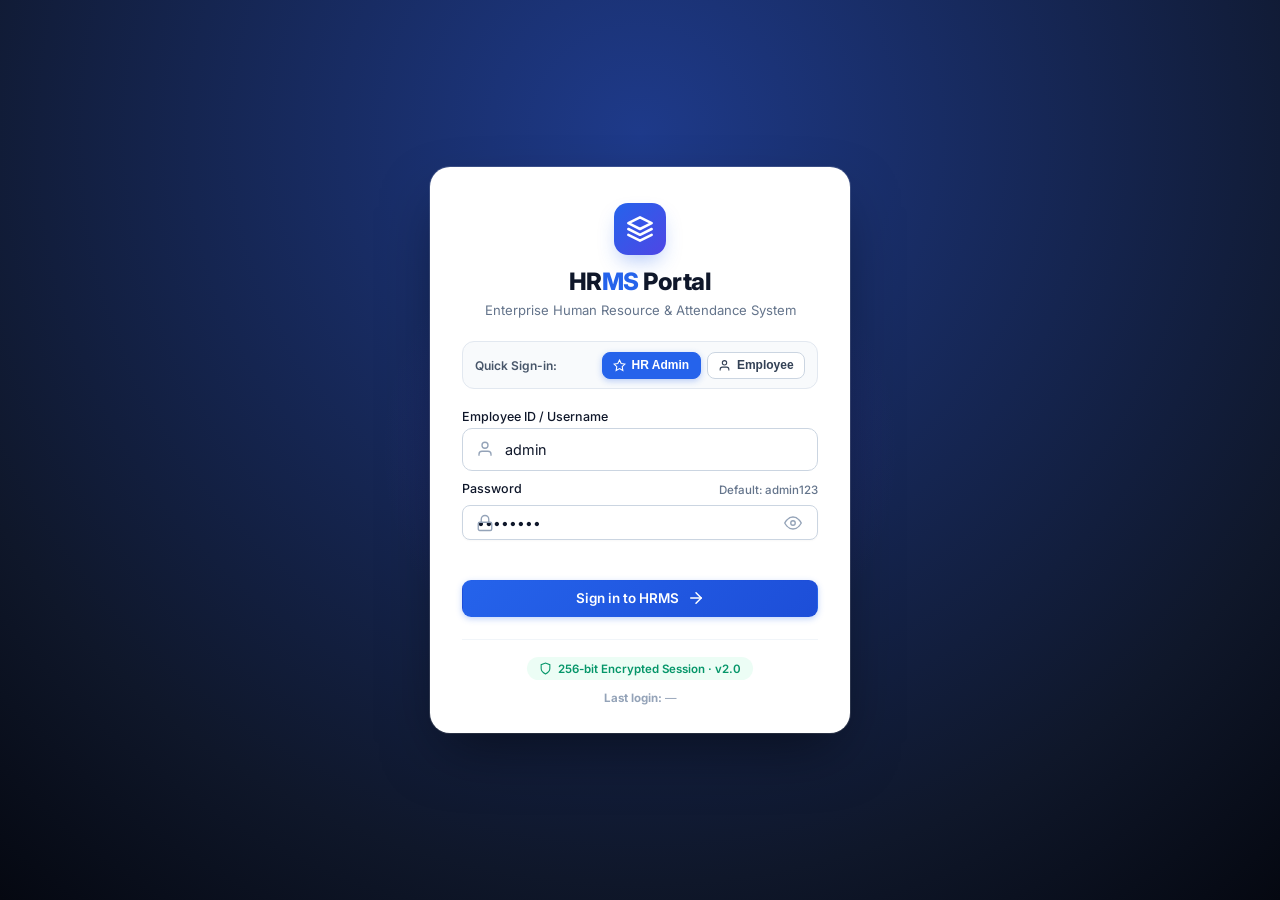
==== index.html @ 80b0ef7e "feat: complete UI/UX modernization, backend API routes, temporary DB sync, and PWA assets" ====
<!DOCTYPE html>
<html lang="en">
<head>
  <meta charset="UTF-8" />
  <link rel="manifest" href="manifest.webmanifest">
  <meta name="theme-color" content="#2563eb">
  <meta name="mobile-web-app-capable" content="yes">
  <meta name="apple-mobile-web-app-capable" content="yes">
  <meta name="apple-mobile-web-app-title" content="HRMS">
  <link rel="apple-touch-icon" href="icon-192.png">
  <link rel="icon" type="image/png" href="icon-192.png">
  <meta name="viewport" content="width=device-width, initial-scale=1.0, viewport-fit=cover" />
  <title>HRMS — Human Resource Management System</title>
  <link rel="preconnect" href="https://fonts.googleapis.com" />
  <link rel="preconnect" href="https://fonts.gstatic.com" crossorigin />
  <link href="https://fonts.googleapis.com/css2?family=Inter:wght@400;500;600;700&display=swap" rel="stylesheet" />
  <link rel="stylesheet" href="client/css/style.css?v=2.7.0" />
</head>
<body>

  <!-- Sidebar -->
  <aside class="sidebar" id="sidebar">
    <div class="sidebar-header">
      <div class="logo-text" style="font-size:1.5rem;font-weight:800;letter-spacing:0.02em;color:#fff;">HR<span style="color:#60a5fa;">MS</span></div>
    </div>

    <nav class="nav">
      <a class="nav-item" data-page="myleave" href="#" id="navMyLeave" style="display:none">
        <svg xmlns="http://www.w3.org/2000/svg" fill="none" viewBox="0 0 24 24" stroke-width="1.8" stroke="currentColor"><path stroke-linecap="round" stroke-linejoin="round" d="M6.75 3v2.25M17.25 3v2.25M3 18.75V7.5a2.25 2.25 0 012.25-2.25h13.5A2.25 2.25 0 0121 7.5v11.25m-18 0A2.25 2.25 0 005.25 21h13.5A2.25 2.25 0 0021 18.75"/></svg>
        My Leave Requests
      </a>
      <a class="nav-item" data-page="myresign" href="#" id="navMyResign" style="display:none">
        <svg xmlns="http://www.w3.org/2000/svg" fill="none" viewBox="0 0 24 24" stroke-width="1.8" stroke="currentColor"><path stroke-linecap="round" stroke-linejoin="round" d="M15.75 9V5.25A2.25 2.25 0 0013.5 3h-6a2.25 2.25 0 00-2.25 2.25v13.5A2.25 2.25 0 007.5 21h6a2.25 2.25 0 002.25-2.25V15m3 0l3-3m0 0l-3-3m3 3H9"/></svg>
        My Resignation
      </a>
      <a class="nav-item" data-page="myletters" href="#" id="navMyLetters" style="display:none">
        <svg xmlns="http://www.w3.org/2000/svg" fill="none" viewBox="0 0 24 24" stroke-width="1.8" stroke="currentColor"><path stroke-linecap="round" stroke-linejoin="round" d="M21.75 6.75v10.5a2.25 2.25 0 01-2.25 2.25h-15a2.25 2.25 0 01-2.25-2.25V6.75m19.5 0A2.25 2.25 0 0019.5 4.5h-15a2.25 2.25 0 00-2.25 2.25m19.5 0v.24a2.25 2.25 0 01-1.07 1.92l-7.5 4.62a2.25 2.25 0 01-2.36 0L3.32 8.91a2.25 2.25 0 01-1.07-1.92V6.75"/></svg>
        My Letters
      </a>
      <a class="nav-item" data-page="myatt" href="#" id="navMyAtt" style="display:none">
        <svg xmlns="http://www.w3.org/2000/svg" fill="none" viewBox="0 0 24 24" stroke-width="1.8" stroke="currentColor"><path stroke-linecap="round" stroke-linejoin="round" d="M12 6v6h4.5m4.5 0a9 9 0 11-18 0 9 9 0 0118 0z"/></svg>
        My Attendance
      </a>
      <a class="nav-item" data-page="myperm" href="#" id="navMyPerm" style="display:none">
        <svg xmlns="http://www.w3.org/2000/svg" fill="none" viewBox="0 0 24 24" stroke-width="1.8" stroke="currentColor"><path stroke-linecap="round" stroke-linejoin="round" d="M12 6v6h4.5m4.5 0a9 9 0 11-18 0 9 9 0 0118 0z"/></svg>
        My Permissions &amp; OD
      </a>
      <a class="nav-item" data-page="mystat" href="#" id="navMyStat" style="display:none">
        <svg xmlns="http://www.w3.org/2000/svg" fill="none" viewBox="0 0 24 24" stroke-width="1.8" stroke="currentColor"><path stroke-linecap="round" stroke-linejoin="round" d="M9 12.75L11.25 15 15 9.75m-3-7.036A11.959 11.959 0 013.598 6 11.99 11.99 0 003 9.749c0 5.592 3.824 10.29 9 11.623 5.176-1.332 9-6.03 9-11.622 0-1.31-.21-2.571-.598-3.751h-.152c-3.196 0-6.1-1.248-8.25-3.285z"/></svg>
        My Statutory Statements
      </a>
      <a class="nav-item" data-page="myservice" href="#" id="navMyService" style="display:none">
        <svg xmlns="http://www.w3.org/2000/svg" fill="none" viewBox="0 0 24 24" stroke-width="1.8" stroke="currentColor"><path stroke-linecap="round" stroke-linejoin="round" d="M3 13.125C3 12.504 3.504 12 4.125 12h2.25c.621 0 1.125.504 1.125 1.125v6.75C7.5 20.496 6.996 21 6.375 21h-2.25A1.125 1.125 0 013 19.875v-6.75zM9.75 8.625c0-.621.504-1.125 1.125-1.125h2.25c.621 0 1.125.504 1.125 1.125v11.25c0 .621-.504 1.125-1.125 1.125h-2.25a1.125 1.125 0 01-1.125-1.125V8.625zM16.5 4.125c0-.621.504-1.125 1.125-1.125h2.25C20.496 3 21 3.504 21 4.125v15.75c0 .621-.504 1.125-1.125 1.125h-2.25a1.125 1.125 0 01-1.125-1.125V4.125z"/></svg>
        My Service
      </a>
      <a class="nav-item" data-page="myperf" href="#" id="navMyPerf" style="display:none">
        <svg xmlns="http://www.w3.org/2000/svg" fill="none" viewBox="0 0 24 24" stroke-width="1.8" stroke="currentColor"><path stroke-linecap="round" stroke-linejoin="round" d="M3 13.125C3 12.504 3.504 12 4.125 12h2.25c.621 0 1.125.504 1.125 1.125v6.75C7.5 20.496 6.996 21 6.375 21h-2.25A1.125 1.125 0 013 19.875v-6.75zM9.75 8.625c0-.621.504-1.125 1.125-1.125h2.25c.621 0 1.125.504 1.125 1.125v11.25c0 .621-.504 1.125-1.125 1.125h-2.25a1.125 1.125 0 01-1.125-1.125V8.625zM16.5 4.125c0-.621.504-1.125 1.125-1.125h2.25C20.496 3 21 3.504 21 4.125v15.75c0 .621-.504 1.125-1.125 1.125h-2.25a1.125 1.125 0 01-1.125-1.125V4.125z"/></svg>
        My Performance
      </a>
      <div class="nav-section" id="navMainLabel">Main</div>
      <a class="nav-item active" data-page="dashboard" href="#">
        <svg xmlns="http://www.w3.org/2000/svg" fill="none" viewBox="0 0 24 24" stroke-width="1.8" stroke="currentColor"><path stroke-linecap="round" stroke-linejoin="round" d="M3 12l2-2m0 0l7-7 7 7M5 10v10a1 1 0 001 1h3m10-11l2 2m-2-2v10a1 1 0 01-1 1h-3m-6 0a1 1 0 001-1v-4a1 1 0 011-1h2a1 1 0 011 1v4a1 1 0 001 1m-6 0h6"/></svg>
        Dashboard
      </a>
      <a class="nav-item" data-page="employees" href="#">
        <svg xmlns="http://www.w3.org/2000/svg" fill="none" viewBox="0 0 24 24" stroke-width="1.8" stroke="currentColor"><path stroke-linecap="round" stroke-linejoin="round" d="M15 19.128a9.38 9.38 0 002.625.372 9.337 9.337 0 004.121-.952 4.125 4.125 0 00-7.533-2.493M15 19.128v-.003c0-1.113-.285-2.16-.786-3.07M15 19.128v.106A12.318 12.318 0 018.624 21c-2.331 0-4.512-.645-6.374-1.766l-.001-.109a6.375 6.375 0 0111.964-3.07M12 6.375a3.375 3.375 0 11-6.75 0 3.375 3.375 0 016.75 0zm8.25 2.25a2.625 2.625 0 11-5.25 0 2.625 2.625 0 015.25 0z"/></svg>
        Employees
      </a>
      <a class="nav-item" data-page="attendance" href="#">
        <svg xmlns="http://www.w3.org/2000/svg" fill="none" viewBox="0 0 24 24" stroke-width="1.8" stroke="currentColor"><path stroke-linecap="round" stroke-linejoin="round" d="M12 6v6h4.5m4.5 0a9 9 0 11-18 0 9 9 0 0118 0z"/></svg>
        Attendance
      </a>
      <a class="nav-item" data-page="permissions" href="#">
        <svg xmlns="http://www.w3.org/2000/svg" fill="none" viewBox="0 0 24 24" stroke-width="1.8" stroke="currentColor"><path stroke-linecap="round" stroke-linejoin="round" d="M12 6v6h4.5m4.5 0a9 9 0 11-18 0 9 9 0 0118 0z"/></svg>
        Permissions &amp; OD
      </a>
      <a class="nav-item" data-page="leave" href="#">
        <svg xmlns="http://www.w3.org/2000/svg" fill="none" viewBox="0 0 24 24" stroke-width="1.8" stroke="currentColor"><path stroke-linecap="round" stroke-linejoin="round" d="M6.75 3v2.25M17.25 3v2.25M3 18.75V7.5a2.25 2.25 0 012.25-2.25h13.5A2.25 2.25 0 0121 7.5v11.25m-18 0A2.25 2.25 0 005.25 21h13.5A2.25 2.25 0 0021 18.75m-18 0v-7.5A2.25 2.25 0 015.25 9h13.5A2.25 2.25 0 0121 11.25v7.5"/></svg>
        Leave
        <span class="badge" id="leaveBadge">0</span>
      </a>
      <a class="nav-item" data-page="resign" href="#">
        <svg xmlns="http://www.w3.org/2000/svg" fill="none" viewBox="0 0 24 24" stroke-width="1.8" stroke="currentColor"><path stroke-linecap="round" stroke-linejoin="round" d="M15.75 9V5.25A2.25 2.25 0 0013.5 3h-6a2.25 2.25 0 00-2.25 2.25v13.5A2.25 2.25 0 007.5 21h6a2.25 2.25 0 002.25-2.25V15m3 0l3-3m0 0l-3-3m3 3H9"/></svg>
        Resignations
        <span class="badge" id="resignBadge">0</span>
      </a>

      <a class="nav-item" data-page="letters" href="#">
        <svg xmlns="http://www.w3.org/2000/svg" fill="none" viewBox="0 0 24 24" stroke-width="1.8" stroke="currentColor"><path stroke-linecap="round" stroke-linejoin="round" d="M21.75 6.75v10.5a2.25 2.25 0 01-2.25 2.25h-15a2.25 2.25 0 01-2.25-2.25V6.75m19.5 0A2.25 2.25 0 0019.5 4.5h-15a2.25 2.25 0 00-2.25 2.25m19.5 0v.24a2.25 2.25 0 01-1.07 1.92l-7.5 4.62a2.25 2.25 0 01-2.36 0L3.32 8.91a2.25 2.25 0 01-1.07-1.92V6.75"/></svg>
        Letters
      </a>

      <div class="nav-section">Management</div>
      <a class="nav-item" data-page="statmods" href="#">
        <svg xmlns="http://www.w3.org/2000/svg" fill="none" viewBox="0 0 24 24" stroke-width="1.8" stroke="currentColor"><path stroke-linecap="round" stroke-linejoin="round" d="M9 12.75L11.25 15 15 9.75m-3-7.036A11.959 11.959 0 013.598 6 11.99 11.99 0 003 9.749c0 5.592 3.824 10.29 9 11.623 5.176-1.332 9-6.03 9-11.622 0-1.31-.21-2.571-.598-3.751h-.152c-3.196 0-6.1-1.248-8.25-3.285z"/></svg>
        Statutory Modules
      </a>
      <a class="nav-item" data-page="payroll" href="#">
        <svg xmlns="http://www.w3.org/2000/svg" fill="none" viewBox="0 0 24 24" stroke-width="1.8" stroke="currentColor"><path stroke-linecap="round" stroke-linejoin="round" d="M2.25 18.75a60.07 60.07 0 0115.797 2.101c.727.198 1.453-.342 1.453-1.096V18.75M3.75 4.5v.75A.75.75 0 013 6h-.75m0 0v-.375c0-.621.504-1.125 1.125-1.125H20.25M2.25 6v9m18-10.5v.75c0 .414.336.75.75.75h.75m-1.5-1.5h.375c.621 0 1.125.504 1.125 1.125v9.75c0 .621-.504 1.125-1.125 1.125h-.375m1.5-1.5H21a.75.75 0 00-.75.75v.75m0 0H3.75m0 0h-.375a1.125 1.125 0 01-1.125-1.125V15m1.5 1.5v-.75A.75.75 0 003 15h-.75M15 10.5a3 3 0 11-6 0 3 3 0 016 0zm3 0h.008v.008H18V10.5zm-12 0h.008v.008H6V10.5z"/></svg>
        Payroll
      </a>
      <a class="nav-item" data-page="service" href="#">
        <svg xmlns="http://www.w3.org/2000/svg" fill="none" viewBox="0 0 24 24" stroke-width="1.8" stroke="currentColor"><path stroke-linecap="round" stroke-linejoin="round" d="M3 13.125C3 12.504 3.504 12 4.125 12h2.25c.621 0 1.125.504 1.125 1.125v6.75C7.5 20.496 6.996 21 6.375 21h-2.25A1.125 1.125 0 013 19.875v-6.75zM9.75 8.625c0-.621.504-1.125 1.125-1.125h2.25c.621 0 1.125.504 1.125 1.125v11.25c0 .621-.504 1.125-1.125 1.125h-2.25a1.125 1.125 0 01-1.125-1.125V8.625zM16.5 4.125c0-.621.504-1.125 1.125-1.125h2.25C20.496 3 21 3.504 21 4.125v15.75c0 .621-.504 1.125-1.125 1.125h-2.25a1.125 1.125 0 01-1.125-1.125V4.125z"/></svg>
        Service Register
      </a>
      <a class="nav-item" data-page="recruitment" href="#">
        <svg xmlns="http://www.w3.org/2000/svg" fill="none" viewBox="0 0 24 24" stroke-width="1.8" stroke="currentColor"><path stroke-linecap="round" stroke-linejoin="round" d="M20.25 14.15v4.25c0 1.094-.781 2.125-1.938 2.125H5.688c-1.157 0-1.938-1.031-1.938-2.125v-4.25m16.5 0a2.18 2.18 0 00.75-1.661V8.706c0-1.081-.781-2.025-1.938-2.025h-2.288a2.125 2.125 0 01-1.938-1.25 2.125 2.125 0 00-1.938-1.25H9.938a2.125 2.125 0 00-1.938 1.25 2.125 2.125 0 01-1.938 1.25H3.75c-1.157 0-1.938.944-1.938 2.025v3.783c0 .655.281 1.268.75 1.661m16.5 0a2.18 2.18 0 01-.75 1.661m0 0a2.18 2.18 0 01-1.5.631H5.25a2.18 2.18 0 01-1.5-.631m16.5 0v.094"/></svg>
        Recruitment
      </a>
      <a class="nav-item" data-page="performance" href="#">
        <svg xmlns="http://www.w3.org/2000/svg" fill="none" viewBox="0 0 24 24" stroke-width="1.8" stroke="currentColor"><path stroke-linecap="round" stroke-linejoin="round" d="M3 13.125C3 12.504 3.504 12 4.125 12h2.25c.621 0 1.125.504 1.125 1.125v6.75C7.5 20.496 6.996 21 6.375 21h-2.25A1.125 1.125 0 013 19.875v-6.75zM9.75 8.625c0-.621.504-1.125 1.125-1.125h2.25c.621 0 1.125.504 1.125 1.125v11.25c0 .621-.504 1.125-1.125 1.125h-2.25a1.125 1.125 0 01-1.125-1.125V8.625zM16.5 4.125c0-.621.504-1.125 1.125-1.125h2.25C20.496 3 21 3.504 21 4.125v15.75c0 .621-.504 1.125-1.125 1.125h-2.25a1.125 1.125 0 01-1.125-1.125V4.125z"/></svg>
        Performance
      </a>

      <div class="nav-section">Settings</div>
      <a class="nav-item" data-page="departments" href="#">
        <svg xmlns="http://www.w3.org/2000/svg" fill="none" viewBox="0 0 24 24" stroke-width="1.8" stroke="currentColor"><path stroke-linecap="round" stroke-linejoin="round" d="M2.25 21h19.5m-18-18v18m10.5-18v18m6-13.5V21M6.75 6.75h.75m-.75 3h.75m-.75 3h.75m3-6h.75m-.75 3h.75m-.75 3h.75M6.75 21v-3.375c0-.621.504-1.125 1.125-1.125h2.25c.621 0 1.125.504 1.125 1.125V21M3 3h12m-.75 4.5H21m-3.75 0h.008v.008h-.008v-.008zm0 3h.008v.008h-.008v-.008zm0 3h.008v.008h-.008v-.008z"/></svg>
        Departments
      </a>
      <a class="nav-item" data-page="access" href="#">
        <svg xmlns="http://www.w3.org/2000/svg" fill="none" viewBox="0 0 24 24" stroke-width="1.8" stroke="currentColor"><path stroke-linecap="round" stroke-linejoin="round" d="M9.594 3.94c.09-.542.56-.94 1.11-.94h2.593c.55 0 1.02.398 1.11.94l.213 1.281c.063.374.313.686.645.87.074.04.147.083.22.127.324.196.72.257 1.075.124l1.217-.456a1.125 1.125 0 011.37.49l1.296 2.247a1.125 1.125 0 01-.26 1.431l-1.003.827c-.293.24-.438.613-.431.992a6.759 6.759 0 010 .255c-.007.378.138.75.43.99l1.005.828c.424.35.534.954.26 1.43l-1.298 2.247a1.125 1.125 0 01-1.369.491l-1.217-.456c-.355-.133-.75-.072-1.076.124a6.57 6.57 0 01-.22.128c-.331.183-.581.495-.644.869l-.213 1.28c-.09.543-.56.941-1.11.941h-2.594c-.55 0-1.02-.398-1.11-.94l-.213-1.281c-.062-.374-.312-.686-.644-.87a6.52 6.52 0 01-.22-.127c-.325-.196-.72-.257-1.076-.124l-1.217.456a1.125 1.125 0 01-1.369-.49l-1.297-2.247a1.125 1.125 0 01.26-1.431l1.004-.827c.292-.24.437-.613.43-.992a6.932 6.932 0 010-.255c.007-.378-.138-.75-.43-.99l-1.004-.828a1.125 1.125 0 01-.26-1.43l1.297-2.247a1.125 1.125 0 011.37-.491l1.216.456c.356.133.751.072 1.076-.124.072-.044.146-.087.22-.128.332-.183.582-.495.644-.869l.214-1.281z"/><path stroke-linecap="round" stroke-linejoin="round" d="M15 12a3 3 0 11-6 0 3 3 0 016 0z"/></svg>
        Menu Access
      </a>
      <a class="nav-item" data-page="settings" href="#">
        <svg xmlns="http://www.w3.org/2000/svg" fill="none" viewBox="0 0 24 24" stroke-width="1.8" stroke="currentColor"><path stroke-linecap="round" stroke-linejoin="round" d="M9.594 3.94c.09-.542.56-.94 1.11-.94h2.593c.55 0 1.02.398 1.11.94l.213 1.281c.063.374.313.686.645.87.074.04.147.083.22.127.324.196.72.257 1.075.124l1.217-.456a1.125 1.125 0 011.37.49l1.296 2.247a1.125 1.125 0 01-.26 1.431l-1.003.827c-.293.24-.438.613-.431.992a6.759 6.759 0 010 .255c-.007.378.138.75.43.99l1.005.828c.424.35.534.954.26 1.43l-1.298 2.247a1.125 1.125 0 01-1.369.491l-1.217-.456c-.355-.133-.75-.072-1.076.124a6.57 6.57 0 01-.22.128c-.331.183-.581.495-.644.869l-.213 1.28c-.09.543-.56.941-1.11.941h-2.594c-.55 0-1.02-.398-1.11-.94l-.213-1.281c-.062-.374-.312-.686-.644-.87a6.52 6.52 0 01-.22-.127c-.325-.196-.72-.257-1.076-.124l-1.217.456a1.125 1.125 0 01-1.369-.49l-1.297-2.247a1.125 1.125 0 01.26-1.431l1.004-.827c.292-.24.437-.613.43-.992a6.932 6.932 0 010-.255c.007-.378-.138-.75-.43-.99l-1.004-.828a1.125 1.125 0 01-.26-1.43l1.297-2.247a1.125 1.125 0 011.37-.491l1.216.456c.356.133.751.072 1.076-.124.072-.044.146-.087.22-.128.332-.183.582-.495.644-.869l.214-1.281z"/><path stroke-linecap="round" stroke-linejoin="round" d="M15 12a3 3 0 11-6 0 3 3 0 016 0z"/></svg>
        Settings
      </a>
    </nav>

    <div class="sidebar-footer">
      <div class="avatar" id="userAvatar">AD</div>
      <div class="user-info">
        <div class="user-name" id="userName">Admin User</div>
        <div class="user-role" id="userRole">HR Administrator</div>
      </div>
      <button class="logout-btn" onclick="logout()" title="Logout"><svg xmlns="http://www.w3.org/2000/svg" width="18" height="18" fill="none" viewBox="0 0 24 24" stroke-width="1.8" stroke="currentColor"><path stroke-linecap="round" stroke-linejoin="round" d="M15.75 9V5.25A2.25 2.25 0 0013.5 3h-6a2.25 2.25 0 00-2.25 2.25v13.5A2.25 2.25 0 007.5 21h6a2.25 2.25 0 002.25-2.25V15m3 0l3-3m0 0l-3-3m3 3H9"/></svg><span>Logout</span></button>
    </div>
  </aside>

  <div class="overlay" id="overlay"></div>

  <!-- Main -->
  <div class="main">
    <header class="topbar">
      <div class="topbar-left">
        <button class="collapse-toggle" id="collapseToggle" onclick="toggleSidebar()" aria-label="Collapse or expand menu" title="Collapse / expand menu">
          <svg xmlns="http://www.w3.org/2000/svg" width="22" height="22" fill="none" viewBox="0 0 24 24" stroke-width="1.8" stroke="currentColor"><path stroke-linecap="round" stroke-linejoin="round" d="M3.75 6.75h16.5M3.75 12h16.5M3.75 17.25h16.5"/></svg>
        </button>
        <button class="menu-toggle" id="menuToggle" aria-label="Toggle menu">
          <svg xmlns="http://www.w3.org/2000/svg" width="24" height="24" fill="none" viewBox="0 0 24 24" stroke-width="1.8" stroke="currentColor"><path stroke-linecap="round" stroke-linejoin="round" d="M3.75 6.75h16.5M3.75 12h16.5m-16.5 5.25h16.5"/></svg>
        </button>
        <div class="top-brand"><div class="tb-text"><h1 class="page-title" id="pageTitle">Dashboard</h1></div></div>
      </div>

      <div class="search-box">
        <svg xmlns="http://www.w3.org/2000/svg" width="18" height="18" fill="none" viewBox="0 0 24 24" stroke-width="2" stroke="currentColor"><path stroke-linecap="round" stroke-linejoin="round" d="M21 21l-5.197-5.197m0 0A7.5 7.5 0 105.196 5.196a7.5 7.5 0 0010.607 10.607z"/></svg>
        <input type="text" placeholder="Search employees..." id="searchInput" />
      </div>

      <div class="topbar-right">
        <button class="icon-btn" title="Notifications" onclick="showToast('No new notifications', 'success')">
          <svg xmlns="http://www.w3.org/2000/svg" width="20" height="20" fill="none" viewBox="0 0 24 24" stroke-width="1.8" stroke="currentColor"><path stroke-linecap="round" stroke-linejoin="round" d="M14.857 17.082a23.848 23.848 0 005.454-1.31A8.967 8.967 0 0118 9.75v-.7V9A6 6 0 006 9v.75a8.967 8.967 0 01-2.312 6.022c1.733.64 3.56 1.085 5.455 1.31m5.714 0a24.255 24.255 0 01-5.714 0m5.714 0a3 3 0 11-5.714 0"/></svg>
          <span class="dot" id="notifDot" style="display:none"></span>
        </button>
        <button class="icon-btn" id="topLogout" onclick="logout()" title="Logout" aria-label="Logout" style="width:auto;padding:0 .85rem;gap:.4rem;display:flex;align-items:center;font-weight:600;font-size:.8rem;color:#b91c1c">
          <svg xmlns="http://www.w3.org/2000/svg" width="18" height="18" fill="none" viewBox="0 0 24 24" stroke-width="1.8" stroke="currentColor"><path stroke-linecap="round" stroke-linejoin="round" d="M15.75 9V5.25A2.25 2.25 0 0013.5 3h-6a2.25 2.25 0 00-2.25 2.25v13.5A2.25 2.25 0 007.5 21h6a2.25 2.25 0 002.25-2.25V15m3 0l3-3m0 0l-3-3m3 3H9" /></svg><span>Logout</span>
        </button>
      </div>
    </header>

    <div class="content" id="content"></div>

    <footer class="footer">
      <div class="footer-inner">
        <span>&copy; 2026 HRMS &middot; Enterprise Human Resource Management System</span>
        <span class="footer-sync-status" id="footerSyncStatus"><span class="sync-dot live"></span> Backend Synced (JSON Server Active)</span>
      </div>
    </footer>
  </div>

  <!-- Employee Modal -->
  <div class="modal-backdrop" id="empModal">
    <div class="modal">
      <div class="modal-header"><div class="mh-brand"><div><div class="mh-co">HRMS</div><h3 id="empModalTitle">Add Employee</h3></div></div>
        <button class="modal-close" onclick="closeModal('empModal')">
          <svg xmlns="http://www.w3.org/2000/svg" width="20" height="20" fill="none" viewBox="0 0 24 24" stroke-width="2" stroke="currentColor"><path stroke-linecap="round" stroke-linejoin="round" d="M6 18L18 6M6 6l12 12"/></svg>
        </button>
      </div>
      <form id="empForm" onsubmit="saveEmployee(event)">
        <div class="modal-body">
          <input type="hidden" id="empId" />
          <div class="form-group" style="display:flex;align-items:center;gap:1rem;margin-bottom:1rem">
            <div id="empPhotoPrev" style="width:72px;height:72px;border-radius:50%;background:#e2e8f0;display:flex;align-items:center;justify-content:center;overflow:hidden;font-weight:700;color:#64748b;flex-shrink:0">?</div>
            <div><label style="display:block;margin-bottom:.3rem">Employee Photo</label>
              <input type="file" id="empPhotoFile" accept="image/*" onchange="empPhotoPick(this)" />
              <button type="button" class="btn btn-secondary" style="margin-top:.4rem;padding:.3rem .7rem;font-size:.75rem" onclick="empPhotoClear()">Remove photo</button></div>
          </div>
          <div class="form-row">
            <div class="form-group">
              <label>Full Name *</label>
              <input type="text" id="empName" required placeholder="e.g. Aisha Khan" />
            </div>
            <div class="form-group">
              <label>Email *</label>
              <input type="email" id="empEmail" required placeholder="aisha@company.com" />
            </div>
          </div>
          <div class="form-row">
            <div class="form-group">
              <label>Employee ID *</label>
              <input type="text" id="empCode" required placeholder="e.g. EMP007" />
            </div>
            <div class="form-group">
              <label>Date of Birth *</label>
              <input type="date" id="empDob" required />
            </div>
          </div>
          <div class="form-row">
            <div class="form-group">
              <label>Department *</label>
              <select id="empDept" required onchange="empDeptChanged()"></select>
            </div>
            <div class="form-group">
              <label>Designation *</label>
              <select id="empRole" required onchange="empRoleChanged()"></select>
            </div>
          </div>
          <div class="form-row">
            <div class="form-group">
              <label>Status</label>
              <select id="empStatus">
                <option value="active">Active</option>
                <option value="on-leave">On Leave</option>
                <option value="probation">Probation</option>
                <option value="inactive">Inactive</option>
              </select>
            </div>
            <div class="form-group">
              <label>Phone</label>
              <input type="tel" id="empPhone" placeholder="+91 98765 43210" />
            </div>
          </div>
          <div class="form-row">
            <div class="form-group">
              <label>Date of Joining</label>
              <input type="date" id="empDoj" />
            </div>
            <div class="form-group">
              <label>Relieving Date</label>
              <input type="date" id="empRelieving" />
            </div>
          </div>
        </div>
        <div class="modal-footer">
          <button type="button" class="btn btn-secondary" onclick="closeModal('empModal')">Cancel</button>
          <button type="submit" class="btn btn-primary">Save Employee</button>
        </div>
      </form>
    </div>
  </div>

  <!-- Leave Modal -->
  <div class="modal-backdrop" id="leaveModal">
    <div class="modal">
      <div class="modal-header"><div class="mh-brand"><div><div class="mh-co">HRMS</div><h3>New Leave Request</h3></div></div>
        <button class="modal-close" onclick="closeModal('leaveModal')">
          <svg xmlns="http://www.w3.org/2000/svg" width="20" height="20" fill="none" viewBox="0 0 24 24" stroke-width="2" stroke="currentColor"><path stroke-linecap="round" stroke-linejoin="round" d="M6 18L18 6M6 6l12 12"/></svg>
        </button>
      </div>
      <form id="leaveForm" onsubmit="saveLeave(event)">
        <div class="modal-body">
          <div class="form-group">
            <label>Employee *</label>
            <select id="leaveEmpId" required></select>
          </div>
          <div class="form-group">
            <label>Leave Type *</label>
            <select id="leaveType" required>
              <option value="Casual Leave">Casual Leave</option>
              <option value="Sick Leave">Sick Leave</option>
              <option value="Annual Leave">Annual Leave</option>
              <option value="Maternity Leave">Maternity Leave</option>
              <option value="Unpaid Leave">Unpaid Leave</option>
            </select>
          </div>
          <div class="form-row">
            <div class="form-group">
              <label>From Date *</label>
              <input type="date" id="leaveFrom" required />
            </div>
            <div class="form-group">
              <label>To Date *</label>
              <input type="date" id="leaveTo" required />
            </div>
          </div>
          <div class="form-group">
            <label>Reason</label>
            <textarea id="leaveReason" rows="2" placeholder="Optional reason..."></textarea>
          </div>
        </div>
        <div class="modal-footer">
          <button type="button" class="btn btn-secondary" onclick="closeModal('leaveModal')">Cancel</button>
          <button type="submit" class="btn btn-primary">Submit Request</button>
        </div>
      </form>
    </div>
  </div>

  <!-- Attendance Modal -->
  <div class="modal-backdrop" id="attModal">
    <div class="modal">
      <div class="modal-header"><div class="mh-brand"><div><div class="mh-co">HRMS</div><h3>Mark Attendance</h3></div></div>
        <button class="modal-close" onclick="closeModal('attModal')">
          <svg xmlns="http://www.w3.org/2000/svg" width="20" height="20" fill="none" viewBox="0 0 24 24" stroke-width="2" stroke="currentColor"><path stroke-linecap="round" stroke-linejoin="round" d="M6 18L18 6M6 6l12 12"/></svg>
        </button>
      </div>
      <form id="attForm" onsubmit="saveAttendance(event)">
        <div class="modal-body">
          <div class="form-group">
            <label>Date *</label>
            <input type="date" id="attDate" required onchange="attDateChanged()" />
          </div>
          <div class="form-group">
            <label>Employees * <span class="dept-tag" id="attEmpCount"></span></label>
            <div class="att-pick">
              <label class="att-row att-head">
                <input type="checkbox" id="attAll" checked onchange="attToggleAll(this.checked)" aria-label="Select all employees" /><span>Emp ID</span><span>Emp Name</span>
              </label>
              <div id="attEmpList"></div>
            </div>
          </div>
          <div class="form-group">
            <label>Status *</label>
            <select id="attStatus" required onchange="attToggleTimes()">
              <option value="present">Present</option>
              <option value="absent">Absent</option>
              <option value="half-day">Half Day</option>
              <option value="leave">Leave</option>
              <option value="od">On Duty (OD)</option>
              <option value="late">Late</option>
              <option value="holiday">Holiday / Week Off</option>
            </select>
          </div>
          <div class="form-row">
            <div class="form-group"><label>In Time</label><input type="time" id="attIn" onchange="attSuggest()" /></div>
            <div class="form-group"><label>Out Time</label><input type="time" id="attOut" onchange="attSuggest()" /></div>
          </div>
          <div id="odBox" style="display:none">
            <div class="form-row">
              <div class="form-group"><label>OD Type *</label><select id="odType"><option>Client Visit</option><option>ROC / MCA / Govt. Office</option><option>Bank / Audit</option><option>Court / Tribunal</option><option>Training / Seminar</option><option>Other Official Work</option></select></div>
              <div class="form-group"><label>OD Duration *</label><select id="odDur"><option value="full">Full Day</option><option value="half">Half Day</option></select></div>
            </div>
            <div class="form-group"><label>Place / Organisation *</label><input type="text" id="odPlace" placeholder="e.g. ROC Hyderabad, client office" /></div>
            <div class="form-group"><label>Purpose</label><input type="text" id="odPurpose" placeholder="e.g. Form filing, audit, meeting" /></div>
          </div>
          <div class="dept-tag" id="attHint" style="margin-top:-.4rem; line-height:1.5;"></div>
        </div>
        <div class="modal-footer">
          <button type="button" class="btn btn-secondary" onclick="closeModal('attModal')">Cancel</button>
          <button type="submit" class="btn btn-primary">Save</button>
        </div>
      </form>
    </div>
  </div>

  <!-- Tax declaration (Form 124, earlier 12BB) -->
  <div class="modal-backdrop" id="declModal">
    <div class="modal">
      <div class="modal-header"><h3 id="declTitle">Tax declaration</h3><button class="modal-close" onclick="closeModal('declModal')" aria-label="Close">&#10005;</button></div>
      <form id="declForm" onsubmit="saveDecl(event)">
        <div class="modal-body">
          <div class="form-row"><div class="form-group"><label>Employee</label><select id="dcEmp"></select></div><div class="form-group"><label>Financial year</label><input type="text" id="dcFy" readonly /></div></div>
          <div class="form-group"><label>Tax regime for TDS *</label><select id="dcReg" onchange="declToggle()"><option value="new">New regime (default, no deductions)</option><option value="old">Old regime (with the details below)</option></select></div>
          <div id="dcOld" style="display:none">
            <div class="form-row"><div class="form-group"><label>Rent paid per month ₹</label><input type="number" id="dcRent" min="0" /></div><div class="form-group"><label>City for HRA</label><select id="dcCity"><option value="metro">Metro list incl. Hyderabad (50%)</option><option value="other">Other city (40%)</option></select></div></div>
            <div class="form-row"><div class="form-group"><label>Landlord name</label><input type="text" id="dcLandlord" /></div><div class="form-group"><label>Landlord PAN (needed if rent over ₹1 lakh a year)</label><input type="text" id="dcLPan" maxlength="10" style="text-transform:uppercase" /></div></div>
            <div class="form-group"><label>Relationship with landlord</label><select id="dcRel"><option>Not related</option><option>Spouse</option><option>Parent</option><option>Child</option><option>Other relative</option></select></div>
            <div class="form-row"><div class="form-group"><label>Investments (PF excluded) ₹ / year</label><input type="number" id="dcInv" min="0" /></div><div class="form-group"><label>Health insurance ₹ / year</label><input type="number" id="dcMed" min="0" /></div></div>
            <div class="form-row"><div class="form-group"><label>Extra NPS ₹ / year (max 50,000)</label><input type="number" id="dcNps" min="0" /></div><div class="form-group"><label>Home-loan interest ₹ / year (max 2,00,000)</label><input type="number" id="dcHome" min="0" /></div></div>
          </div>
          <div class="dept-tag" style="line-height:1.6">I declare the details are true. Proofs may be asked before the year end, and TDS is adjusted on the final months if they are not given.</div>
        </div>
        <div class="modal-footer"><button type="button" class="btn btn-secondary" onclick="closeModal('declModal')">Cancel</button><button type="submit" class="btn btn-primary">Submit</button></div>
      </form>
    </div>
  </div>

  <!-- Admin credential confirmation -->
  <div class="modal-backdrop" id="credModal">
    <div class="modal" style="max-width:380px">
      <div class="modal-header"><h3 id="credTitle">Admin confirmation</h3><button class="modal-close" onclick="closeModal('credModal')" aria-label="Close">&#10005;</button></div>
      <form id="credForm" onsubmit="credSubmit(event)" autocomplete="off">
        <div class="modal-body">
          <div class="dept-tag" style="line-height:1.5;margin-bottom:.7rem">Enter an administrator username and password to confirm this change.</div>
          <div class="form-group"><label>Admin username</label><input type="text" id="credUser" required /></div>
          <div class="form-group"><label>Password</label><input type="password" id="credPass" required /></div>
          <div id="credErr" style="color:#dc2626;font-size:.82rem;min-height:1rem"></div>
        </div>
        <div class="modal-footer"><button type="button" class="btn btn-secondary" onclick="closeModal('credModal')">Cancel</button><button type="submit" class="btn btn-primary">Confirm</button></div>
      </form>
    </div>
  </div>

  <!-- Permission (short outing) Modal -->
  <div class="modal-backdrop" id="permModal">
    <div class="modal">
      <div class="modal-header"><div class="mh-brand"><div><div class="mh-co">HRMS</div><h3>Permission (Short Outing)</h3></div></div>
        <button class="modal-close" onclick="closeModal('permModal')" aria-label="Close">&#10005;</button>
      </div>
      <form id="permForm" onsubmit="savePerm(event)">
        <div class="modal-body">
          <div class="form-group"><label>Employee *</label><select id="permEmp" onchange="permHint()"></select></div>
          <div class="form-row">
            <div class="form-group"><label>Date *</label><input type="date" id="permDate" required onchange="permHint()" /></div>
            <div class="form-group"><label>Duration *</label><select id="permHours" onchange="permHint()"><option value="1">1 hour</option><option value="2">2 hours</option></select></div>
          </div>
          <div class="form-row">
            <div class="form-group"><label>Going out at *</label><input type="time" id="permFrom" required onchange="permHint()" /></div>
            <div class="form-group"><label>Place</label><input type="text" id="permPlace" placeholder="e.g. Bank, hospital" /></div>
          </div>
          <div class="form-group"><label>Reason *</label><input type="text" id="permPurpose" required placeholder="Reason for going out" /></div>
          <div class="dept-tag" id="permHint" style="line-height:1.6"></div>
        </div>
        <div class="modal-footer">
          <button type="button" class="btn btn-secondary" onclick="closeModal('permModal')">Cancel</button>
          <button type="submit" class="btn btn-primary">Save</button>
        </div>
      </form>
    </div>
  </div>

  <!-- OD Request Modal -->
  <div class="modal-backdrop" id="odReqModal">
    <div class="modal">
      <div class="modal-header"><div class="mh-brand"><div><div class="mh-co">HRMS</div><h3>On Duty (OD) Request</h3></div></div>
        <button class="modal-close" onclick="closeModal('odReqModal')" aria-label="Close">&#10005;</button>
      </div>
      <form id="odReqForm" onsubmit="saveOdReq(event)">
        <div class="modal-body">
          <div class="form-group"><label>Employee *</label><select id="oqEmp"></select></div>
          <div class="form-row">
            <div class="form-group"><label>From *</label><input type="date" id="oqFrom" required /></div>
            <div class="form-group"><label>To *</label><input type="date" id="oqTo" required /></div>
          </div>
          <div class="form-row">
            <div class="form-group"><label>OD Type *</label><select id="oqType"><option>Client Visit</option><option>ROC / MCA / Govt. Office</option><option>Bank / Audit</option><option>Court / Tribunal</option><option>Training / Seminar</option><option>Other Official Work</option></select></div>
            <div class="form-group"><label>Duration *</label><select id="oqDur"><option value="full">Full Day</option><option value="half">Half Day</option></select></div>
          </div>
          <div class="form-group"><label>Place / Organisation *</label><input type="text" id="oqPlace" required /></div>
          <div class="form-group"><label>Purpose</label><input type="text" id="oqPurpose" /></div>
          <div class="dept-tag" style="line-height:1.6">Holidays, week-offs and approved-leave days inside the range are skipped when HR approves.</div>
        </div>
        <div class="modal-footer">
          <button type="button" class="btn btn-secondary" onclick="closeModal('odReqModal')">Cancel</button>
          <button type="submit" class="btn btn-primary">Submit</button>
        </div>
      </form>
    </div>
  </div>

  <!-- Employee Import Modal -->
  <div class="modal-backdrop" id="empImportModal">
    <div class="modal" style="max-width:900px;">
      <div class="modal-header"><div class="mh-brand"><div><div class="mh-co">HRMS</div><h3>Import Employees from Excel</h3></div></div>
        <button class="modal-close" onclick="closeModal('empImportModal')" aria-label="Close">
          <svg xmlns="http://www.w3.org/2000/svg" width="20" height="20" fill="none" viewBox="0 0 24 24" stroke-width="2" stroke="currentColor"><path stroke-linecap="round" stroke-linejoin="round" d="M6 18L18 6M6 6l12 12"/></svg>
        </button>
      </div>
      <div class="modal-body">
        <div class="form-group">
          <label>Excel file (.xlsx or .xls only) *</label>
          <input type="file" id="empImportFile" accept=".xlsx,.xls,application/vnd.openxmlformats-officedocument.spreadsheetml.sheet,application/vnd.ms-excel" onchange="empImportRead(this)" />
          <div style="font-size:.75rem;color:#64748b;margin-top:.35rem;line-height:1.6;">
            Columns follow the Employee form: <strong>Employee ID, Full Name, Email, Date of Birth, Department, Designation, Phone, Status, Date of Joining, Relieving Date</strong>.
            Required: Employee ID, Full Name, Email, Department, Designation. Import only adds new employees: a row whose Employee ID already exists is skipped and the existing record stays unchanged. New departments and designations are created automatically.
            <a href="#" onclick="empDownloadTemplate(); return false;">Download Excel template</a>
          </div>
        </div>
        <div id="empImportSummary"></div>
        <div id="empImportTable" class="table-wrap" style="max-height:320px;overflow:auto;"></div>
      </div>
      <div class="modal-footer">
        <button type="button" class="btn btn-secondary" onclick="closeModal('empImportModal')">Cancel</button>
        <button type="button" class="btn btn-primary" id="empImportCommit" onclick="empImportCommit()" disabled>Import</button>
      </div>
    </div>
  </div>

  <!-- eSSL Import Modal -->
  <div class="modal-backdrop" id="esslModal">
    <div class="modal" style="max-width:820px;">
      <div class="modal-header"><div class="mh-brand"><div><div class="mh-co">HRMS</div><h3>Import eSSL Biometric Attendance</h3></div></div>
        <button class="modal-close" onclick="closeModal('esslModal')">
          <svg xmlns="http://www.w3.org/2000/svg" width="20" height="20" fill="none" viewBox="0 0 24 24" stroke-width="2" stroke="currentColor"><path stroke-linecap="round" stroke-linejoin="round" d="M6 18L18 6M6 6l12 12"/></svg>
        </button>
      </div>
      <div class="modal-body">
        <div class="form-group">
          <label>eSSL export file (.csv, .txt, .dat) *</label>
          <input type="file" id="esslFile" accept=".csv,.txt,.dat,.tsv,text/plain,text/csv" onchange="esslReadFile(this)" />
          <div style="font-size:.75rem;color:#64748b;margin-top:.35rem;">Works with eSSL eTimeTrackLite / ZKTime logs or a device USB export. If your report is Excel, use Save As &rarr; CSV first. Employee Code in the file must match the Employee ID in this app (e.g. 7 matches EMP007).</div>
        </div>
        <div id="esslRules" style="padding:.6rem .9rem;background:#f8fafc;border-radius:8px;font-size:.8rem;line-height:1.6;margin-bottom:.9rem;"></div>
        <label style="display:flex;gap:.5rem;align-items:flex-start;font-size:.8rem;margin-bottom:1rem;">
          <input type="checkbox" id="esslAbsent" onchange="esslRebuild()" style="margin-top:.2rem;" />
          <span>Mark active employees with no punch as Absent (on the working days set in Settings &rarr; Office Timings, within the file's date range). Leave off if leave or holidays are not tracked separately.</span>
        </label>
        <div id="esslSummary"></div>
        <div id="esslTable" class="table-wrap" style="max-height:320px;overflow:auto;"></div>
      </div>
      <div class="modal-footer">
        <button type="button" class="btn btn-secondary" onclick="closeModal('esslModal')">Cancel</button>
        <button type="button" class="btn btn-primary" id="esslCommit" onclick="esslCommit()" disabled>Import</button>
      </div>
    </div>
  </div>

  <div class="modal-backdrop" id="perfModal"><div class="modal" id="perfBox"></div></div>

  <!-- Resignation Modals -->
  <div class="modal-backdrop" id="resModal">
    <div class="modal">
      <div class="modal-header"><div class="mh-brand"><div><div class="mh-co">HRMS</div><h3>Submit Resignation</h3></div></div>
        <button class="modal-close" onclick="closeModal('resModal')">
          <svg xmlns="http://www.w3.org/2000/svg" width="20" height="20" fill="none" viewBox="0 0 24 24" stroke-width="2" stroke="currentColor"><path stroke-linecap="round" stroke-linejoin="round" d="M6 18L18 6M6 6l12 12"/></svg>
        </button>
      </div>
      <form id="resForm" onsubmit="saveResign(event)">
        <div class="modal-body">
          <div class="form-group"><label>Employee *</label><select id="resEmpId" required></select></div>
          <div class="form-row">
            <div class="form-group"><label>Notice Date *</label><input type="date" id="resDate" required onchange="resSync('date')" /></div>
            <div class="form-group"><label>Notice Period (days) *</label><input type="number" id="resNotice" min="0" max="365" required onchange="resSync('notice')" /></div>
          </div>
          <div class="form-group"><label>Last Working Date *</label><input type="date" id="resLWD" required onchange="resSync('lwd')" /></div>
          <div class="form-group"><label>Reason</label><textarea id="resReason" rows="2" placeholder="Optional reason..."></textarea></div>
          <div class="dept-tag" style="line-height:1.5;">Your salary stays on hold until HR accepts the resignation. Once accepted, salary is paid pro-rata up to the last working date.</div>
        </div>
        <div class="modal-footer">
          <button type="button" class="btn btn-secondary" onclick="closeModal('resModal')">Cancel</button>
          <button type="submit" class="btn btn-primary">Submit to HR</button>
        </div>
      </form>
    </div>
  </div>

  <div class="modal-backdrop" id="resDecModal">
    <div class="modal">
      <div class="modal-header"><div class="mh-brand"><div><div class="mh-co">HRMS</div><h3>Review Resignation</h3></div></div>
        <button class="modal-close" onclick="closeModal('resDecModal')">
          <svg xmlns="http://www.w3.org/2000/svg" width="20" height="20" fill="none" viewBox="0 0 24 24" stroke-width="2" stroke="currentColor"><path stroke-linecap="round" stroke-linejoin="round" d="M6 18L18 6M6 6l12 12"/></svg>
        </button>
      </div>
      <div class="modal-body">
        <input type="hidden" id="resDecId" />
        <div id="resDecInfo" style="font-size:.85rem;line-height:1.7;margin-bottom:1rem;"></div>
        <div class="form-group"><label>Approved Last Working Date *</label><input type="date" id="resDecLWD" /></div>
        <div class="form-group"><label>HR Remarks</label><textarea id="resDecRemarks" rows="2" placeholder="Optional remarks..."></textarea></div>
        <div class="dept-tag" style="line-height:1.5;">Accept: salary is paid pro-rata up to the approved last working date. Reject: the resignation is closed and normal salary continues.</div>
      </div>
      <div class="modal-footer">
        <button type="button" class="btn btn-secondary" onclick="closeModal('resDecModal')">Cancel</button>
        <button type="button" class="btn btn-delete" onclick="decideResign('rejected')">Reject</button>
        <button type="button" class="btn btn-primary" onclick="decideResign('accepted')">Accept</button>
      </div>
    </div>
  </div>

  <div class="modal-backdrop" id="apptModal">
    <div class="modal">
      <div class="modal-header"><div class="mh-brand"><div><div class="mh-co">HRMS</div><h3>Issue Appointment Order</h3></div></div>
        <button class="modal-close" onclick="closeModal('apptModal')"><svg xmlns="http://www.w3.org/2000/svg" width="20" height="20" fill="none" viewBox="0 0 24 24" stroke-width="2" stroke="currentColor"><path stroke-linecap="round" stroke-linejoin="round" d="M6 18L18 6M6 6l12 12"/></svg></button>
      </div>
      <form onsubmit="saveAppointment(event)">
        <div class="modal-body">
          <div class="form-group"><label>Employee *</label><select id="apptEmp" required onchange="fillApptDefaults()"></select></div>
          <div class="form-row">
            <div class="form-group"><label>Designation *</label><input type="text" id="apptDesig" required list="desigList" /></div>
            <div class="form-group"><label>Department *</label><input type="text" id="apptDept" required list="deptList" /><datalist id="deptList"></datalist><datalist id="desigList"></datalist></div>
          </div>
          <div class="form-row">
            <div class="form-group"><label>Date of Joining *</label><input type="date" id="apptDoj" required /></div>
            <div class="form-group"><label>Probation (months) *</label><input type="number" id="apptProb" min="0" max="24" value="6" required /></div>
          </div>
          <div class="form-group"><label>Annual CTC (₹)</label><input type="number" id="apptSalary" min="0" step="10000" placeholder="Leave blank to omit" /></div>
        </div>
        <div class="modal-footer">
          <button type="button" class="btn btn-secondary" onclick="closeModal('apptModal')">Cancel</button>
          <button type="submit" class="btn btn-primary">Issue Order</button>
        </div>
      </form>
    </div>
  </div>

  <div class="modal-backdrop" id="letterModal">
    <div class="modal letter-modal">
      <div class="modal-header">
        <h3 id="letterTitle">Letter</h3>
        <button class="modal-close" onclick="closeModal('letterModal')"><svg xmlns="http://www.w3.org/2000/svg" width="20" height="20" fill="none" viewBox="0 0 24 24" stroke-width="2" stroke="currentColor"><path stroke-linecap="round" stroke-linejoin="round" d="M6 18L18 6M6 6l12 12"/></svg></button>
      </div>
      <div class="modal-body"><div class="letter-paper" id="letterPaper"></div></div>
      <div class="modal-footer letter-actions">
        <button type="button" class="btn btn-secondary" onclick="closeModal('letterModal')">Close</button>
        <button type="button" class="btn btn-approve" id="letterAcceptBtn" style="display:none" onclick="acceptAppointment()">I Accept this Appointment</button>
        <button type="button" class="btn btn-primary" onclick="window.print()">Print / Save as PDF</button>
      </div>
    </div>
  </div>

    <div class="login-screen" id="loginScreen">
    <div class="login-backdrop-glow"></div>
    <form class="login-card" onsubmit="doLogin(event)">
      <!-- Brand Header -->
      <div class="login-header">
        <div class="login-logo-badge">
          <svg viewBox="0 0 24 24" width="28" height="28" fill="none" stroke="currentColor" stroke-width="2.2" stroke-linecap="round" stroke-linejoin="round">
            <path d="M12 2L2 7l10 5 10-5-10-5zM2 17l10 5 10-5M2 12l10 5 10-5" />
          </svg>
        </div>
        <h2 class="login-title">HR<span class="brand-accent">MS</span> Portal</h2>
        <p class="login-subtitle">Enterprise Human Resource & Attendance System</p>
      </div>

      <!-- Quick Role Preset Selector -->
      <div class="login-presets">
        <span class="presets-label">Quick Sign-in:</span>
        <div class="presets-btns">
          <button type="button" class="preset-btn active" id="btnPresetAdmin" onclick="setLoginPreset('admin', 'admin123', this)">
            <svg width="13" height="13" viewBox="0 0 24 24" fill="none" stroke="currentColor" stroke-width="2"><path d="M12 2l3.09 6.26L22 9.27l-5 4.87 1.18 6.88L12 17.77l-6.18 3.25L7 14.14 2 9.27l6.91-1.01L12 2z"/></svg>
            HR Admin
          </button>
          <button type="button" class="preset-btn" id="btnPresetEmp" onclick="setLoginPreset('EMP001', '01011900', this)">
            <svg width="13" height="13" viewBox="0 0 24 24" fill="none" stroke="currentColor" stroke-width="2"><path d="M20 21v-2a4 4 0 0 0-4-4H8a4 4 0 0 0-4 4v2"/><circle cx="12" cy="7" r="4"/></svg>
            Employee
          </button>
        </div>
      </div>

      <!-- Inputs with icons -->
      <div class="form-group login-field">
        <label for="loginUser">Employee ID / Username</label>
        <div class="input-with-icon">
          <svg class="input-icon" width="18" height="18" viewBox="0 0 24 24" fill="none" stroke="currentColor" stroke-width="1.8">
            <path d="M20 21v-2a4 4 0 0 0-4-4H8a4 4 0 0 0-4 4v2"></path>
            <circle cx="12" cy="7" r="4"></circle>
          </svg>
          <input id="loginUser" class="form-control" required autocomplete="username" placeholder="e.g. admin or EMP001" value="admin" />
        </div>
      </div>

      <div class="form-group login-field">
        <div class="label-row">
          <label for="loginPass">Password</label>
          <span class="pwd-hint" id="pwdHintText">Default: admin123</span>
        </div>
        <div class="input-with-icon">
          <svg class="input-icon" width="18" height="18" viewBox="0 0 24 24" fill="none" stroke="currentColor" stroke-width="1.8">
            <rect x="3" y="11" width="18" height="11" rx="2" ry="2"></rect>
            <path d="M7 11V7a5 5 0 0 1 10 0v4"></path>
          </svg>
          <input type="password" id="loginPass" class="form-control" required autocomplete="current-password" placeholder="••••••••" value="admin123" />
          <button type="button" class="btn-toggle-pwd" onclick="toggleLoginPassword()" title="Toggle password visibility" aria-label="Toggle password visibility">
            <svg id="eyeIcon" width="18" height="18" viewBox="0 0 24 24" fill="none" stroke="currentColor" stroke-width="1.8">
              <path d="M1 12s4-8 11-8 11 8 11 8-4 8-11 8-11-8-11-8z"></path>
              <circle cx="12" cy="12" r="3"></circle>
            </svg>
          </button>
        </div>
      </div>

      <div class="login-err" id="loginErr"></div>

      <button type="submit" class="btn btn-primary btn-login-submit">
        <span>Sign in to HRMS</span>
        <svg width="18" height="18" viewBox="0 0 24 24" fill="none" stroke="currentColor" stroke-width="2" stroke-linecap="round" stroke-linejoin="round">
          <line x1="5" y1="12" x2="19" y2="12"></line>
          <polyline points="12 5 19 12 12 19"></polyline>
        </svg>
      </button>

      <!-- Security / Info Footer -->
      <div class="login-footer">
        <div class="login-security-tag">
          <svg width="13" height="13" viewBox="0 0 24 24" fill="none" stroke="currentColor" stroke-width="2">
            <path d="M12 22s8-4 8-10V5l-8-3-8 3v7c0 6 8 10 8 10z"></path>
          </svg>
          <span>256-bit Encrypted Session · v2.0</span>
        </div>
        <div id="lastLoginLine" class="login-meta-line"></div>
      </div>
    </form>
  </div>

  <div class="toast" id="toast"></div>

  <script src="client/js/app.js?v=2.7.0"></script>
</body>
</html>
---- client/css/style.css ----
/* ==========================================================================
   R & A ASSOCIATES HRMS - GLOBAL STYLESHEET
   Clean Modular CSS extracted from index.html
   ========================================================================== */

:root {
  --primary: #2563eb;
  --primary-dark: #1d4ed8;
  --primary-light: #eff6ff;
  --success: #10b981;
  --warning: #f59e0b;
  --danger: #ef4444;
  --bg: #f1f5f9;
  --sidebar: #0f172a;
  --sidebar-hover: #1e293b;
  --card: #ffffff;
  --text: #0f172a;
  --text-muted: #64748b;
  --border: #e2e8f0;
  --radius: 12px;
  --shadow: 0 1px 3px rgba(0,0,0,.08), 0 1px 2px rgba(0,0,0,.06);
  --shadow-lg: 0 10px 15px -3px rgba(0,0,0,.08), 0 4px 6px -4px rgba(0,0,0,.05);
}

* { margin: 0; padding: 0; box-sizing: border-box; }

/* ===== Custom Sleek Scrollbars (Replaces ugly default browser scrollbars) ===== */
* {
  scrollbar-width: thin;
  scrollbar-color: rgba(148, 163, 184, 0.4) transparent;
}

::-webkit-scrollbar {
  width: 6px;
  height: 6px;
}

::-webkit-scrollbar-track {
  background: transparent;
}

::-webkit-scrollbar-thumb {
  background: rgba(148, 163, 184, 0.35);
  border-radius: 999px;
  transition: background 0.2s ease;
}

::-webkit-scrollbar-thumb:hover {
  background: rgba(100, 116, 139, 0.6);
}

/* Left Sidebar - Ultra-sleek Dark Scrollbar */
.sidebar,
.sidebar .nav {
  scrollbar-width: thin;
  scrollbar-color: rgba(255, 255, 255, 0.16) transparent;
}

.sidebar::-webkit-scrollbar,
.sidebar .nav::-webkit-scrollbar {
  width: 4px;
}

.sidebar::-webkit-scrollbar-track,
.sidebar .nav::-webkit-scrollbar-track {
  background: transparent;
}

.sidebar::-webkit-scrollbar-thumb,
.sidebar .nav::-webkit-scrollbar-thumb {
  background: rgba(255, 255, 255, 0.16);
  border-radius: 999px;
}

.sidebar::-webkit-scrollbar-thumb:hover,
.sidebar .nav::-webkit-scrollbar-thumb:hover {
  background: rgba(255, 255, 255, 0.35);
}

body {
  font-family: 'Inter', system-ui, sans-serif;
  background: var(--bg);
  color: var(--text);
  display: flex;
  min-height: 100vh;
  overflow-x: hidden;
}

/* ========== SIDEBAR ========== */
.sidebar {
  width: 260px;
  background: var(--sidebar);
  color: #e2e8f0;
  display: flex;
  flex-direction: column;
  position: fixed;
  top: 0; left: 0; bottom: 0;
  z-index: 100;
  transition: transform .3s ease;
}

.sidebar-header {
  padding: 1.5rem 1.25rem;
  display: flex;
  align-items: center;
  gap: .75rem;
  border-bottom: 1px solid rgba(255,255,255,.08);
}

.logo-icon {
  width: 40px; height: 40px;
  background: linear-gradient(135deg, #3b82f6, #8b5cf6);
  border-radius: 10px;
  display: flex; align-items: center; justify-content: center;
  font-weight: 700; font-size: 1.1rem; color: white;
}

.logo-icon.logo-img { background:#fff; padding:4px; }
.logo-icon.logo-img img { width:100%; height:100%; object-fit:contain; display:block; }
.letter-paper { background:#fff; border:1px solid var(--border); padding:2rem 2.25rem; font-family: Georgia, 'Times New Roman', serif; font-size:.95rem; line-height:1.65; color:#111; }
.letter-paper .lh { display:flex; align-items:center; gap:1rem; padding-bottom:.9rem; margin-bottom:1.25rem; border-bottom:3px double #1d1dd8; }
.letter-paper .lh img { height:56px; width:auto; }
.letter-paper .lh-name { font-size:1.35rem; font-weight:700; color:#1d1dd8; font-family:'Inter',sans-serif; }
.letter-paper .lh-sub { font-size:.8rem; color:#555; font-family:'Inter',sans-serif; }
.letter-paper .l-meta { display:flex; justify-content:space-between; margin-bottom:1rem; font-size:.88rem; }
.letter-paper p { margin-bottom:.8rem; }
.letter-paper ol { margin:0 0 .9rem 1.25rem; }
.letter-paper li { margin-bottom:.35rem; }
.l-table { width:100%; border-collapse:collapse; font-size:.8rem; margin:.5rem 0 .8rem; font-family:'Inter',sans-serif; }
.l-table th, .l-table td { border:1px solid #cbd5e1; padding:.3rem .5rem; text-align:left; }
.l-table th { background:#eff6ff; white-space:nowrap; text-transform:none; letter-spacing:0; font-size:.78rem; }
.l-table td.num { text-align:right; white-space:nowrap; }
.l-table tr.tot td { font-weight:700; background:#f1f5f9; }
.l-note { font-size:.75rem; color:#555; font-family:'Inter',sans-serif; }
.letter-paper .l-sign { margin-top:1.5rem; }
.letter-paper .l-stamp { margin-top:1.25rem; padding:.5rem .75rem; border:1px dashed #059669; color:#047857; font-size:.8rem; font-family:'Inter',sans-serif; display:inline-block; }
/* ========== MODERN LOGIN SCREEN ========== */
.login-screen {
  position: fixed;
  inset: 0;
  z-index: 300;
  display: none;
  align-items: center;
  justify-content: center;
  padding: 1.5rem;
  background: radial-gradient(circle at 50% 15%, #1e3a8a 0%, #0f172a 75%, #050811 100%);
  overflow-y: auto;
}
.login-screen.show { display: flex; }

.login-backdrop-glow {
  position: absolute;
  width: 520px;
  height: 520px;
  background: radial-gradient(circle, rgba(37, 99, 235, 0.28) 0%, rgba(79, 70, 229, 0.12) 45%, transparent 70%);
  border-radius: 50%;
  pointer-events: none;
  animation: pulseGlow 7s ease-in-out infinite alternate;
}
@keyframes pulseGlow {
  0% { transform: scale(0.92) translate(-8%, -8%); opacity: 0.7; }
  100% { transform: scale(1.18) translate(8%, 8%); opacity: 1; }
}

.login-card {
  position: relative;
  background: #ffffff;
  border-radius: 20px;
  padding: 2.25rem 2rem 1.75rem;
  width: 100%;
  max-width: 420px;
  box-shadow: 0 25px 60px -15px rgba(0, 0, 0, 0.5), 0 0 0 1px rgba(255, 255, 255, 0.15);
  text-align: left;
  animation: loginCardPop 0.25s cubic-bezier(0.16, 1, 0.3, 1);
  box-sizing: border-box;
}
@keyframes loginCardPop {
  0% { opacity: 0; transform: scale(0.96) translateY(10px); }
  100% { opacity: 1; transform: scale(1) translateY(0); }
}

.login-header {
  text-align: center;
  margin-bottom: 1.35rem;
}
.login-logo-badge {
  width: 52px;
  height: 52px;
  border-radius: 14px;
  background: linear-gradient(135deg, #2563eb 0%, #4f46e5 100%);
  color: #ffffff;
  display: inline-flex;
  align-items: center;
  justify-content: center;
  margin-bottom: 0.75rem;
  box-shadow: 0 10px 20px -5px rgba(37, 99, 235, 0.35);
}
.login-title {
  font-size: 1.5rem;
  font-weight: 800;
  color: #0f172a;
  letter-spacing: -0.02em;
  margin: 0 0 0.3rem;
}
.login-title .brand-accent { color: #2563eb; }
.login-subtitle {
  font-size: 0.82rem;
  color: #64748b;
  margin: 0;
  line-height: 1.4;
}

.login-presets {
  background: #f8fafc;
  border: 1px solid #e2e8f0;
  border-radius: 12px;
  padding: 0.6rem 0.75rem;
  margin-bottom: 1.25rem;
  display: flex;
  align-items: center;
  justify-content: space-between;
  gap: 0.5rem;
}
.presets-label {
  font-size: 0.75rem;
  font-weight: 600;
  color: #475569;
}
.presets-btns {
  display: flex;
  gap: 0.4rem;
}
.preset-btn {
  display: inline-flex;
  align-items: center;
  gap: 0.35rem;
  padding: 0.35rem 0.65rem;
  font-size: 0.75rem;
  font-weight: 600;
  border-radius: 8px;
  border: 1px solid #cbd5e1;
  background: #ffffff;
  color: #334155;
  cursor: pointer;
  transition: all 0.15s ease;
}
.preset-btn:hover {
  background: #f1f5f9;
  border-color: #94a3b8;
  color: #0f172a;
}
.preset-btn.active {
  background: #2563eb;
  border-color: #2563eb;
  color: #ffffff;
  box-shadow: 0 2px 6px rgba(37, 99, 235, 0.3);
}

.login-field {
  margin-bottom: 1.05rem;
}
.login-field label {
  display: block;
  font-size: 0.8rem;
  font-weight: 600;
  color: #1e293b;
  margin-bottom: 0.35rem;
}
.label-row {
  display: flex;
  justify-content: space-between;
  align-items: center;
  margin-bottom: 0.35rem;
}
.label-row label { margin-bottom: 0; }
.pwd-hint {
  font-size: 0.72rem;
  color: #64748b;
  font-weight: 500;
}
.input-with-icon {
  position: relative;
  display: flex;
  align-items: center;
}
.input-with-icon .input-icon {
  position: absolute;
  left: 0.85rem;
  color: #94a3b8;
  pointer-events: none;
  transition: color 0.15s ease;
}
.input-with-icon input {
  width: 100%;
  padding: 0.75rem 1rem 0.75rem 2.6rem;
  font-size: 0.9rem;
  font-family: inherit;
  color: #0f172a;
  background: #ffffff;
  border: 1.5px solid #cbd5e1;
  border-radius: 10px;
  outline: none;
  transition: all 0.2s ease;
  box-sizing: border-box;
}
.input-with-icon input:focus {
  border-color: #2563eb;
  box-shadow: 0 0 0 3.5px rgba(37, 99, 235, 0.15);
}
.input-with-icon:focus-within .input-icon {
  color: #2563eb;
}
.btn-toggle-pwd {
  position: absolute;
  right: 0.75rem;
  background: none;
  border: none;
  padding: 0.25rem;
  color: #94a3b8;
  cursor: pointer;
  display: flex;
  align-items: center;
  justify-content: center;
  border-radius: 6px;
  transition: color 0.15s ease;
}
.btn-toggle-pwd:hover { color: #1e293b; }

.login-err {
  min-height: 1.15rem;
  font-size: 0.8rem;
  font-weight: 500;
  color: #dc2626;
  margin-bottom: 0.65rem;
  text-align: center;
}
.login-err:not(:empty) {
  padding: 0.5rem 0.75rem;
  background: #fef2f2;
  border: 1px solid #fecaca;
  border-radius: 8px;
}
.btn-login-submit {
  width: 100%;
  padding: 0.85rem 1.25rem;
  font-size: 0.95rem;
  font-weight: 700;
  display: flex;
  align-items: center;
  justify-content: center;
  gap: 0.5rem;
  border-radius: 10px;
  background: linear-gradient(135deg, #2563eb 0%, #1d4ed8 100%);
  color: #ffffff;
  border: none;
  cursor: pointer;
  box-shadow: 0 8px 18px -4px rgba(37, 99, 235, 0.45);
  transition: all 0.2s ease;
}
.btn-login-submit:hover {
  transform: translateY(-1px);
  box-shadow: 0 12px 24px -4px rgba(37, 99, 235, 0.55);
}
.btn-login-submit:active { transform: translateY(0); }

.login-footer {
  margin-top: 1.35rem;
  padding-top: 1.1rem;
  border-top: 1px solid #f1f5f9;
  text-align: center;
}
.login-security-tag {
  display: inline-flex;
  align-items: center;
  gap: 0.4rem;
  font-size: 0.72rem;
  font-weight: 600;
  color: #059669;
  background: #ecfdf5;
  padding: 0.28rem 0.75rem;
  border-radius: 999px;
  margin-bottom: 0.4rem;
}
.login-meta-line {
  font-size: 0.72rem;
  color: #94a3b8;
  margin-top: 0.25rem;
}

.logout-btn { background:rgba(255,255,255,.08); color:#cbd5e1; border:none; border-radius:8px; padding:.4rem .6rem; font-size:.72rem; cursor:pointer; }
.logout-btn:hover { background:rgba(255,255,255,.16); color:#fff; }
.logo-text { font-size: 1.25rem; font-weight: 700; color: white; letter-spacing: -.02em; }
.logo-text span { color: #60a5fa; }

.nav { flex: 1; padding: 1.25rem .75rem; overflow-y: auto; }

.nav-section {
  font-size: .7rem; font-weight: 600; text-transform: uppercase;
  letter-spacing: .08em; color: #64748b;
  padding: .5rem .75rem; margin-top: .75rem;
}

.nav-item {
  display: flex; align-items: center; gap: .75rem;
  padding: .7rem .85rem; border-radius: 8px;
  color: #94a3b8; text-decoration: none;
  font-size: .9rem; font-weight: 500; cursor: pointer;
  transition: all .15s ease; margin-bottom: 2px;
}

.nav-item:hover { background: var(--sidebar-hover); color: #e2e8f0; }
.nav-item.active { background: var(--primary); color: white; }
.nav-item svg { width: 20px; height: 20px; flex-shrink: 0; }

.nav-item .badge {
  margin-left: auto; background: var(--danger); color: white;
  font-size: .65rem; font-weight: 600; padding: 2px 7px; border-radius: 999px;
}

.sidebar-footer {
  padding: 1rem 1.25rem;
  border-top: 1px solid rgba(255,255,255,.08);
  display: flex; align-items: center; gap: .75rem;
}

.avatar {
  width: 36px; height: 36px; border-radius: 50%;
  background: linear-gradient(135deg, #6366f1, #a855f7);
  display: flex; align-items: center; justify-content: center;
  color: white; font-weight: 600; font-size: .85rem;
}

.user-info { flex: 1; min-width: 0; }
.user-name { font-size: .85rem; font-weight: 600; color: white; white-space: nowrap; overflow: hidden; text-overflow: ellipsis; }
.user-role { font-size: .75rem; color: #64748b; }

/* ========== MAIN ========== */
.main {
  flex: 1; margin-left: 260px;
  display: flex; flex-direction: column; min-height: 100vh;
}

.topbar {
  background: var(--card); border-bottom: 1px solid var(--border);
  padding: 1rem 1.75rem;
  display: flex; align-items: center; justify-content: space-between;
  position: sticky; top: 0; z-index: 50;
}

.topbar-left { display: flex; align-items: center; gap: 1rem; }

.menu-toggle {
  display: none; background: none; border: none; cursor: pointer;
  color: var(--text); padding: .4rem;
}

.page-title { font-size: 1.25rem; font-weight: 700; letter-spacing: -.02em; }

.search-box {
  display: flex; align-items: center;
  background: var(--bg); border: 1px solid var(--border);
  border-radius: 10px; padding: .5rem 1rem; gap: .5rem; width: 280px;
}

.search-box input {
  border: none; background: transparent; outline: none;
  font-size: .875rem; width: 100%; color: var(--text);
}

.search-box svg { color: var(--text-muted); flex-shrink: 0; width: 18px; height: 18px; min-width: 18px; min-height: 18px; }

.topbar-right { display: flex; align-items: center; gap: .75rem; }

.icon-btn {
  width: 40px; height: 40px; border-radius: 10px;
  border: 1px solid var(--border); background: var(--card);
  display: flex; align-items: center; justify-content: center;
  cursor: pointer; position: relative; color: var(--text-muted);
  transition: all .15s;
}

.icon-btn svg { width: 20px; height: 20px; min-width: 20px; min-height: 20px; flex-shrink: 0; }
.menu-toggle svg { width: 24px; height: 24px; min-width: 24px; min-height: 24px; flex-shrink: 0; }
.modal-close svg { width: 20px; height: 20px; min-width: 20px; min-height: 20px; flex-shrink: 0; }

.icon-btn:hover { background: var(--bg); color: var(--text); }

.icon-btn .dot {
  position: absolute; top: 8px; right: 8px;
  width: 8px; height: 8px; background: var(--danger);
  border-radius: 50%; border: 2px solid white;
}

.content { padding: 1.75rem; flex: 1; }

/* Stats */
.stats-grid {
  display: grid; grid-template-columns: repeat(4, 1fr);
  gap: 1.25rem; margin-bottom: 1.75rem;
}

.stat-card {
  background: var(--card); border-radius: var(--radius);
  padding: 1.35rem 1.5rem; box-shadow: var(--shadow);
  border: 1px solid var(--border);
  display: flex; align-items: flex-start; justify-content: space-between;
  transition: box-shadow .2s;
}

.stat-card:hover { box-shadow: var(--shadow-lg); }

.stat-info h3 { font-size: .8rem; font-weight: 500; color: var(--text-muted); margin-bottom: .35rem; }
.stat-info .value { font-size: 1.75rem; font-weight: 700; letter-spacing: -.03em; line-height: 1.2; }
.stat-info .change { font-size: .75rem; font-weight: 500; margin-top: .4rem; display: flex; align-items: center; gap: .25rem; }
.change.up { color: var(--success); }
.change.down { color: var(--danger); }

.stat-icon {
  width: 48px; height: 48px; border-radius: 12px;
  display: flex; align-items: center; justify-content: center;
}
.stat-icon svg { width: 24px; height: 24px; min-width: 24px; min-height: 24px; flex-shrink: 0; }

.stat-icon.blue { background: #eff6ff; color: #2563eb; }
.stat-icon.green { background: #ecfdf5; color: #059669; }
.stat-icon.amber { background: #fffbeb; color: #d97706; }
.stat-icon.purple { background: #f5f3ff; color: #7c3aed; }

.grid-2 {
  display: grid; grid-template-columns: 1.6fr 1fr;
  gap: 1.25rem; margin-bottom: 1.75rem;
}

.card {
  background: var(--card); border-radius: var(--radius);
  border: 1px solid var(--border); box-shadow: var(--shadow); overflow: hidden;
}

.card-header {
  padding: 1.15rem 1.35rem;
  display: flex; align-items: center; justify-content: space-between;
  border-bottom: 1px solid var(--border);
}

.card-header h2 { font-size: 1rem; font-weight: 600; }
.card-header .link { font-size: .8rem; color: var(--primary); text-decoration: none; font-weight: 500; }
.card-header .link:hover { text-decoration: underline; }

.card-body { padding: 0; }

.table-wrap { overflow-x: auto; }

table { width: 100%; border-collapse: collapse; font-size: .875rem; }

thead th {
  text-align: left; padding: .75rem 1.35rem;
  font-weight: 600; color: var(--text-muted);
  font-size: .75rem; text-transform: uppercase; letter-spacing: .04em;
  background: #f8fafc; border-bottom: 1px solid var(--border);
}

tbody td { padding: .9rem 1.35rem; border-bottom: 1px solid var(--border); vertical-align: middle; }
tbody tr:last-child td { border-bottom: none; }
tbody tr:hover { background: #f8fafc; }

.emp-cell { display: flex; align-items: center; gap: .75rem; }
.emp-avatar {
  width: 34px; height: 34px; border-radius: 50%;
  display: flex; align-items: center; justify-content: center;
  color: white; font-weight: 600; font-size: .8rem; flex-shrink: 0;
}

.emp-name { font-weight: 600; font-size: .875rem; }
.emp-email { font-size: .75rem; color: var(--text-muted); }

/* Badges */
.badge {
  display: inline-flex; align-items: center; gap: .35rem;
  padding: .25rem .65rem; border-radius: 999px;
  font-size: .75rem; font-weight: 500;
}

.badge-success { background: #ecfdf5; color: #065f46; }
.badge-warning { background: #fffbeb; color: #92400e; }
.badge-danger { background: #fef2f2; color: #991b1b; }
.badge-blue { background: #eff6ff; color: #1e40af; }
.badge-gray { background: #f1f5f9; color: #475569; }

.badge-dot { width: 6px; height: 6px; border-radius: 50%; }
.badge-success .badge-dot { background: var(--success); }
.badge-warning .badge-dot { background: var(--warning); }
.badge-danger .badge-dot { background: var(--danger); }
.badge-blue .badge-dot { background: var(--primary); }

/* Buttons & Command Controls */
.btn {
  display: inline-flex; align-items: center; justify-content: center; gap: .5rem;
  padding: .55rem 1.05rem; border-radius: 9px;
  font-size: .84rem; font-weight: 600; cursor: pointer;
  border: 1px solid transparent; transition: all .18s cubic-bezier(0.16, 1, 0.3, 1);
  text-decoration: none; line-height: 1.25;
}

.btn-primary {
  background: linear-gradient(135deg, #2563eb 0%, #1d4ed8 100%);
  color: #ffffff;
  border: 1px solid transparent;
  box-shadow: 0 2px 6px rgba(37, 99, 235, 0.28);
}
.btn-primary:hover {
  background: linear-gradient(135deg, #1d4ed8 0%, #1e40af 100%);
  transform: translateY(-1px);
  box-shadow: 0 5px 14px rgba(37, 99, 235, 0.38);
}
.btn-primary:active { transform: translateY(0); }

.btn-secondary {
  background: #ffffff;
  color: #334155;
  border: 1px solid #cbd5e1;
  box-shadow: 0 1px 2px rgba(0, 0, 0, 0.04);
}
.btn-secondary:hover {
  background: #f8fafc;
  color: #0f172a;
  border-color: #94a3b8;
  transform: translateY(-1px);
  box-shadow: 0 4px 10px rgba(0, 0, 0, 0.06);
}
.btn-secondary:active { transform: translateY(0); }

.btn-outline { background: transparent; border-color: var(--border); color: var(--text); }
.btn-outline:hover { background: var(--bg); border-color: #cbd5e1; }
.btn-danger { background: #fee2e2; color: var(--danger); border: 1px solid #fecaca; }
.btn-danger:hover { background: #fecaca; color: #991b1b; }
.btn-sm { padding: .35rem .65rem; font-size: .75rem; border-radius: 7px; }

.btn-group { display: flex; gap: .5rem; }

/* Attendance Command Bar */
.att-header-actions {
  display: flex;
  gap: 0.65rem;
  flex-wrap: wrap;
  align-items: center;
}

.date-picker-wrap {
  display: inline-flex;
  align-items: center;
  gap: 0.5rem;
  background: #ffffff;
  border: 1px solid var(--border);
  border-radius: 9px;
  padding: 0.42rem 0.8rem;
  box-shadow: 0 1px 2px rgba(0, 0, 0, 0.04);
  transition: all 0.2s ease;
  color: #475569;
}
.date-picker-wrap:hover {
  border-color: #94a3b8;
  box-shadow: 0 2px 6px rgba(0, 0, 0, 0.06);
}
.date-picker-wrap:focus-within {
  border-color: var(--primary);
  box-shadow: 0 0 0 3px rgba(37, 99, 235, 0.15);
  color: var(--primary);
}
.att-date-input {
  border: none;
  outline: none;
  background: transparent;
  font-family: inherit;
  font-size: 0.84rem;
  font-weight: 600;
  color: #0f172a;
  cursor: pointer;
  padding: 0;
}

.btn-att-action {
  padding: 0.5rem 1rem !important;
  font-size: 0.82rem !important;
  font-weight: 600 !important;
  border-radius: 9px !important;
  display: inline-flex;
  align-items: center;
  gap: 0.45rem;
}
.btn-att-action svg {
  flex-shrink: 0;
}

/* ===== Professional Timers (In Time & Out Time) ===== */
.att-time-cell {
  display: inline-flex;
  align-items: center;
}

.att-time {
  appearance: none;
  -webkit-appearance: none;
  font-family: 'Inter', -apple-system, BlinkMacSystemFont, 'Segoe UI', monospace;
  font-size: 0.84rem;
  font-weight: 600;
  font-variant-numeric: tabular-nums;
  letter-spacing: 0.03em;
  padding: 0.38rem 0.65rem;
  border: 1px solid var(--border);
  border-radius: 8px;
  background: #ffffff;
  color: #0f172a;
  width: 7.4rem;
  height: 35px;
  transition: all 0.2s cubic-bezier(0.16, 1, 0.3, 1);
  box-shadow: 0 1px 2px rgba(0, 0, 0, 0.03);
}

.att-time.in-time {
  border-left: 3.5px solid #10b981;
}

.att-time.out-time {
  border-left: 3.5px solid #3b82f6;
}

.att-time:hover:not(:disabled) {
  border-color: #94a3b8;
  background: #f8fafc;
  transform: translateY(-0.5px);
  box-shadow: 0 2px 5px rgba(0, 0, 0, 0.05);
}

.att-time:focus {
  outline: none;
  border-color: var(--primary);
  background: #ffffff;
  box-shadow: 0 0 0 3px rgba(37, 99, 235, 0.18);
}

.att-time:disabled {
  background: #f1f5f9;
  color: #94a3b8;
  border-color: #e2e8f0;
  cursor: not-allowed;
  opacity: 0.65;
  box-shadow: none;
  border-left-color: #cbd5e1;
}

.att-time::-webkit-calendar-picker-indicator {
  cursor: pointer;
  opacity: 0.55;
  transition: opacity 0.15s ease, transform 0.15s ease;
  filter: contrast(120%);
}

.att-time::-webkit-calendar-picker-indicator:hover {
  opacity: 1;
  transform: scale(1.1);
}

/* ===== Attendance Status Select Dropdowns ===== */
.att-status {
  appearance: none;
  -webkit-appearance: none;
  font-family: inherit;
  font-size: 0.78rem;
  font-weight: 600;
  padding: 0.35rem 1.85rem 0.35rem 0.85rem;
  border-radius: 999px;
  border: 1px solid transparent;
  cursor: pointer;
  height: 33px;
  line-height: 1;
  display: inline-flex;
  align-items: center;
  transition: all 0.2s ease;
  background-image: url("data:image/svg+xml,%3Csvg xmlns='http://www.w3.org/2000/svg' width='12' height='12' viewBox='0 0 24 24' fill='none' stroke='%2364748b' stroke-width='2.5' stroke-linecap='round' stroke-linejoin='round'%3E%3Cpath d='m6 9 6 6 6-6'/%3E%3C/svg%3E");
  background-repeat: no-repeat;
  background-position: right 0.65rem center;
  box-shadow: 0 1px 2px rgba(0, 0, 0, 0.03);
}

.att-status:hover {
  filter: brightness(0.96);
  transform: translateY(-0.5px);
}

.att-status:focus {
  outline: none;
  box-shadow: 0 0 0 3px rgba(37, 99, 235, 0.2);
}

.att-status.present { background-color: #ecfdf5; color: #065f46; border-color: #a7f3d0; }
.att-status.absent { background-color: #fef2f2; color: #991b1b; border-color: #fecaca; }
.att-status.half-day { background-color: #eff6ff; color: #1e40af; border-color: #bfdbfe; }
.att-status.late { background-color: #fffbeb; color: #92400e; border-color: #fde68a; }
.att-status.leave { background-color: #f5f3ff; color: #5b21b6; border-color: #ddd6fe; }
.att-status.holiday { background-color: #f1f5f9; color: #334155; border-color: #cbd5e1; }
.att-status.od { background-color: #f0fdfa; color: #115e59; border-color: #99f6e4; }

/* ===== Attendance Executive Summary Banner ===== */
.att-summary-banner {
  padding: 1rem 1.25rem;
  background: #f8fafc;
  border-bottom: 1px solid var(--border);
  display: flex;
  flex-direction: column;
  gap: 0.75rem;
}

.att-summary-top {
  display: flex;
  align-items: center;
  justify-content: space-between;
  flex-wrap: wrap;
  gap: 0.75rem;
}

.att-date-badge {
  display: inline-flex;
  align-items: center;
  gap: 0.5rem;
  font-size: 0.9rem;
  font-weight: 700;
  color: #0f172a;
}

.att-kpis-row {
  display: flex;
  align-items: center;
  gap: 0.5rem;
  flex-wrap: wrap;
}

.att-kpi-chip {
  display: inline-flex;
  align-items: center;
  gap: 0.4rem;
  padding: 0.28rem 0.65rem;
  border-radius: 999px;
  font-size: 0.76rem;
  font-weight: 600;
  background: #ffffff;
  border: 1px solid var(--border);
  color: #475569;
  box-shadow: 0 1px 2px rgba(0, 0, 0, 0.02);
}

.att-kpi-chip .kpi-dot {
  width: 7px;
  height: 7px;
  border-radius: 50%;
  flex-shrink: 0;
}

.att-kpi-chip.present .kpi-dot { background: #10b981; }
.att-kpi-chip.late .kpi-dot { background: #f59e0b; }
.att-kpi-chip.half-day .kpi-dot { background: #3b82f6; }
.att-kpi-chip.absent .kpi-dot { background: #ef4444; }
.att-kpi-chip.leave .kpi-dot { background: #8b5cf6; }
.att-kpi-chip.holiday .kpi-dot { background: #64748b; }

.att-rule-line {
  font-size: 0.76rem;
  color: #64748b;
  display: flex;
  align-items: center;
  gap: 0.45rem;
}


/* Filter bar */
.filter-bar {
  display: flex; align-items: center; justify-content: space-between;
  gap: 1rem; margin-bottom: 1.25rem; flex-wrap: wrap;
}

.filter-group { display: flex; align-items: center; gap: .75rem; flex-wrap: wrap; }

.select-input, .text-input {
  padding: .5rem .75rem; border: 1px solid var(--border);
  border-radius: 8px; background: var(--card); color: var(--text);
  font-size: .85rem; outline: none;
}

.select-input:focus, .text-input:focus { border-color: var(--primary); }

/* Quick actions */
.actions-grid {
  display: grid;
  grid-template-columns: repeat(2, 1fr);
  gap: 0.85rem;
  padding: 1.25rem;
}

.action-btn,
.action-card {
  padding: 0.85rem 1rem;
  border-radius: 12px;
  border: 1px solid var(--border);
  display: flex;
  align-items: center;
  gap: 0.85rem;
  text-decoration: none;
  color: var(--text);
  background: var(--card);
  transition: all 0.2s ease;
  cursor: pointer;
  box-shadow: 0 1px 3px rgba(0, 0, 0, 0.03);
  min-width: 0;
}

.action-btn:hover,
.action-card:hover {
  border-color: var(--primary);
  transform: translateY(-2px);
  box-shadow: 0 8px 16px -4px rgba(37, 99, 235, 0.12);
}

.action-icon-badge {
  width: 42px;
  height: 42px;
  border-radius: 10px;
  display: flex;
  align-items: center;
  justify-content: center;
  flex-shrink: 0;
  transition: transform 0.2s ease;
}

.action-btn:hover .action-icon-badge,
.action-card:hover .action-icon-badge {
  transform: scale(1.08);
}

.action-icon-badge.blue {
  background: #eff6ff;
  color: #2563eb;
}

.action-icon-badge.green {
  background: #ecfdf5;
  color: #10b981;
}

.action-icon-badge.amber {
  background: #fffbeb;
  color: #d97706;
}

.action-icon-badge.purple {
  background: #f5f3ff;
  color: #7c3aed;
}

.action-btn svg,
.action-card svg {
  width: 20px !important;
  height: 20px !important;
  min-width: 20px !important;
  min-height: 20px !important;
  max-width: 20px !important;
  max-height: 20px !important;
  flex-shrink: 0;
  color: inherit;
}

.action-info {
  display: flex;
  flex-direction: column;
  min-width: 0;
}

.action-title {
  font-size: 0.85rem;
  font-weight: 600;
  color: #0f172a;
  white-space: nowrap;
  overflow: hidden;
  text-overflow: ellipsis;
}

.action-desc {
  font-size: 0.72rem;
  color: #64748b;
  margin-top: 1px;
}

/* Activity list */
.activity-list { padding: .75rem 1.25rem; }

.activity-item {
  display: flex; gap: .85rem; padding: .65rem 0;
  border-bottom: 1px solid #f1f5f9; align-items: flex-start;
}

.activity-item:last-child { border-bottom: none; }

.activity-dot {
  width: 8px; height: 8px; border-radius: 50%;
  margin-top: .45rem; flex-shrink: 0;
}

.activity-dot.blue { background: var(--primary); }
.activity-dot.green { background: var(--success); }
.activity-dot.amber { background: var(--warning); }
.activity-dot.red { background: var(--danger); }

.activity-text { font-size: .825rem; line-height: 1.4; }
.activity-time { font-size: .72rem; color: var(--text-muted); margin-top: 2px; }

/* Modal */
.modal-backdrop {
  position: fixed; inset: 0;
  background: rgba(0,0,0,.45);
  display: none; align-items: center; justify-content: center;
  z-index: 200; backdrop-filter: blur(2px);
}

.modal-backdrop.show { display: flex; }

.modal {
  background: var(--card); border-radius: var(--radius);
  width: 100%; max-width: 520px; box-shadow: var(--shadow-lg);
  overflow: hidden; max-height: 90vh; display: flex; flex-direction: column;
}

.modal-header {
  padding: 1.25rem 1.5rem;
  display: flex; align-items: center; justify-content: space-between;
  border-bottom: 1px solid var(--border);
}

.modal-header h3 { font-size: 1.1rem; font-weight: 600; }

.modal-close {
  background: none; border: none; font-size: 1.25rem;
  color: var(--text-muted); cursor: pointer; padding: .25rem;
  border-radius: 6px;
}

.modal-close:hover { background: var(--bg); color: var(--text); }

.modal-body { padding: 1.5rem; overflow-y: auto; flex: 1; }

.modal-footer {
  padding: 1rem 1.5rem;
  display: flex; justify-content: flex-end; gap: .75rem;
  border-top: 1px solid var(--border); background: #f8fafc;
}

.form-group { margin-bottom: 1rem; }
.form-group label { display: block; font-size: .8rem; font-weight: 500; margin-bottom: .35rem; color: var(--text); }

.form-control,
input[type="text"],
input[type="password"],
input[type="email"],
input[type="number"],
input[type="date"],
input[type="month"],
input[type="tel"],
select,
textarea {
  width: 100%; padding: .65rem .85rem;
  border: 1px solid var(--border); border-radius: 8px;
  font-size: .875rem; color: var(--text); outline: none;
  background-color: #ffffff;
  font-family: inherit;
  transition: border-color .15s ease, box-shadow .15s ease;
  box-sizing: border-box;
}

.form-control:focus,
input:focus,
select:focus,
textarea:focus {
  border-color: var(--primary);
  box-shadow: 0 0 0 3px rgba(37, 99, 235, 0.15);
}
.form-row { display: grid; grid-template-columns: 1fr 1fr; gap: 1rem; }

/* Attendance summary boxes */
.att-summary { display: grid; grid-template-columns: repeat(4, 1fr); gap: 1rem; margin-bottom: 1.5rem; }
.att-box {
  background: var(--card); border-radius: 10px; padding: 1.1rem;
  border: 1px solid var(--border); text-align: center;
}
.att-box .num { font-size: 1.6rem; font-weight: 700; margin-bottom: .2rem; }
.att-box .lbl { font-size: .75rem; color: var(--text-muted); text-transform: uppercase; letter-spacing: .04em; }

/* Leave balance cards */
.leave-cards { display: grid; grid-template-columns: repeat(3, 1fr); gap: 1rem; margin-bottom: 1.5rem; }
.leave-card {
  background: var(--card); border: 1px solid var(--border);
  border-radius: 10px; padding: 1.15rem;
}
.leave-card h4 { font-size: .85rem; font-weight: 600; margin-bottom: .5rem; }
.leave-card .bar { height: 8px; background: #e2e8f0; border-radius: 999px; overflow: hidden; margin: .5rem 0; }
.leave-card .fill { height: 100%; border-radius: 999px; }
.leave-card .detail { display: flex; justify-content: space-between; font-size: .75rem; color: var(--text-muted); }

/* Payroll widgets */
.payroll-grid { display: grid; grid-template-columns: 2fr 1fr; gap: 1.25rem; }
.salary-item { display: flex; justify-content: space-between; padding: .6rem 0; border-bottom: 1px dashed var(--border); font-size: .85rem; }
.salary-item:last-child { border-bottom: none; }
.salary-total { display: flex; justify-content: space-between; padding: .75rem 0; font-weight: 700; font-size: .95rem; border-top: 2px solid var(--border); }

/* Empty state */
.empty-state { text-align: center; padding: 3rem 1rem; color: var(--text-muted); }
.empty-state svg { width: 48px; height: 48px; margin-bottom: .75rem; opacity: .4; }
.empty-state p { font-size: .9rem; margin-bottom: 1rem; }

/* Alert */
.alert {
  padding: .75rem 1rem; border-radius: 8px; font-size: .85rem;
  margin-bottom: 1rem; display: flex; align-items: center; gap: .6rem;
}
.alert-success { background: #ecfdf5; color: #065f46; border: 1px solid #a7f3d0; }
.alert-warning { background: #fffbeb; color: #92400e; border: 1px solid #fde68a; }

/* ===== Fit-to-window modals & print ===== */
@media print {
  body * { visibility: hidden; }
  #letterModal, #letterModal * { visibility: visible; }
  #letterModal { position: absolute; left: 0; top: 0; width: 100%; background: none; }
  #letterModal .modal { box-shadow: none; border: none; max-width: 100% !important; max-height: none !important; width: 100%; }
  #letterModal .modal-header, #letterModal .modal-footer { display: none !important; }
  #letterModal .modal-body { padding: 0 !important; overflow: visible !important; }
  .letter-paper { border: none !important; padding: 10mm 15mm !important; }
}

.modal-lg { max-width: 900px !important; }
.modal-xl { max-width: 1100px !important; }
.modal-fit { max-width: 95vw !important; max-height: 92vh !important; }

/* ===== Compact popups that fit the window ===== */
.modal-backdrop { padding: 12px; }
.modal {
  max-height: calc(100vh - 24px) !important;
  max-width: min(560px, calc(100vw - 24px));
}
.modal-lg { max-width: min(920px, calc(100vw - 24px)) !important; }
.modal-xl { max-width: min(1120px, calc(100vw - 24px)) !important; }
.modal-fit { max-width: calc(100vw - 24px) !important; }

.modal-header { padding: .75rem 1.1rem; }
.modal-body {
  padding: 1rem 1.1rem;
  max-height: calc(100vh - 120px);
  overflow-y: auto;
}
.modal-footer { padding: .6rem 1.1rem; }

.form-group { margin-bottom: .65rem; }
.form-group label { margin-bottom: .2rem; font-size: .78rem; }
.form-control { padding: .45rem .7rem; font-size: .83rem; }
.form-row { gap: .65rem; }

/* Camera selfie preview inside attendance modal */
#attSelfieVideo, #attSelfieCanvas, #attSelfieImg {
  max-height: 180px; width: 100%; object-fit: cover; border-radius: 8px;
}

/* ===== Scrolling: keep wide tables inside the window ===== */
.table-wrap {
  overflow-x: auto;
  max-width: 100%;
  -webkit-overflow-scrolling: touch;
}
.content { min-width: 0; }

/* ===== Responsive: desktop / laptop / tablet / mobile ===== */
@media (max-width: 1024px) {
  .sidebar { transform: translateX(-100%); }
  .sidebar.open { transform: translateX(0); }
  .main { margin-left: 0; }
  .menu-toggle { display: block; }
  .stats-grid { grid-template-columns: repeat(2, 1fr); }
  .grid-2 { grid-template-columns: 1fr; }
  .payroll-grid { grid-template-columns: 1fr; }
  .att-summary { grid-template-columns: repeat(2, 1fr); }
  .leave-cards { grid-template-columns: 1fr; }
}

@media (max-width: 640px) {
  .topbar { padding: .75rem 1rem; }
  .content { padding: 1rem; }
  .stats-grid { grid-template-columns: 1fr; }
  .search-box { display: none; }
  .form-row { grid-template-columns: 1fr; }
  .actions-grid { grid-template-columns: 1fr; }
  .filter-bar { flex-direction: column; align-items: stretch; }
  .modal { max-height: calc(100vh - 12px) !important; max-width: calc(100vw - 12px) !important; }
  .modal-body { padding: .75rem; }
  .login-card { padding: 1.5rem; }
}

.stats-grid > * { min-width: 0; }
@media (max-width: 768px) {
  .stats-grid { grid-template-columns: repeat(2, minmax(0, 1fr)) !important; }
  .stat-card { padding: .9rem !important; }
}
@media (max-width: 340px) {
  .stats-grid { grid-template-columns: minmax(0, 1fr) !important; }
}
@supports (padding: env(safe-area-inset-top)) {
  .topbar { padding-top: env(safe-area-inset-top); }
  .content { padding-bottom: calc(1rem + env(safe-area-inset-bottom)); }
}
@media (max-width: 480px) {
  #topLogout span { display: none; }
  #topLogout { padding: 0 .6rem !important; }
}
@media (max-width: 900px) {
  .att-dash-grid { grid-template-columns: minmax(0, 1fr) !important; }
}

/* ===== Footer & Live Sync Status ===== */
.footer {
  margin-top: auto;
  padding: 1.25rem 1.75rem;
  background: var(--card);
  border-top: 1px solid var(--border);
  font-size: 0.82rem;
  color: var(--text-muted);
}
.footer-inner {
  display: flex;
  align-items: center;
  justify-content: space-between;
  flex-wrap: wrap;
  gap: 0.75rem;
}
.footer-sync-status {
  display: inline-flex;
  align-items: center;
  gap: 0.5rem;
  font-weight: 500;
  color: #059669;
  font-size: 0.8rem;
}
.sync-dot {
  width: 8px;
  height: 8px;
  border-radius: 50%;
  background: #cbd5e1;
  display: inline-block;
  transition: all 0.3s ease;
  flex-shrink: 0;
}
.sync-dot.live {
  background: #10b981;
  box-shadow: 0 0 0 3px rgba(16, 185, 129, 0.2);
  animation: pulseSync 2s infinite ease-in-out;
}
@keyframes pulseSync {
  0%, 100% { opacity: 1; transform: scale(1); }
  50% { opacity: 0.5; transform: scale(0.85); }
}

/* Page title responsive overflow handling */
.page-title {
  white-space: nowrap;
  overflow: hidden;
  text-overflow: ellipsis;
  max-width: 360px;
}
@media (max-width: 768px) {
  .page-title { max-width: 180px; font-size: 1.05rem; }
  .footer { padding: 1rem; }
  .footer-inner { flex-direction: column; align-items: flex-start; gap: 0.4rem; }
}
@media (max-width: 480px) {
  .page-title { max-width: 140px; font-size: 0.95rem; }
}


/* ==========================================================================
   SETTINGS WORKSPACE & TABBED ARCHITECTURE
   ========================================================================== */
.settings-workspace {
  max-width: 1400px;
  margin: 0 auto;
  display: flex;
  flex-direction: column;
  gap: 1.25rem;
}

.settings-header {
  display: flex;
  justify-content: space-between;
  align-items: center;
  flex-wrap: wrap;
  gap: 0.75rem;
  padding-bottom: 0.25rem;
}

.settings-title {
  font-size: 1.45rem;
  font-weight: 800;
  color: #0f172a;
  letter-spacing: -0.02em;
}

.settings-subtitle {
  font-size: 0.85rem;
  color: #64748b;
  margin-top: 0.25rem;
  line-height: 1.5;
}

/* Tab navigation bar */
.settings-tabs-nav {
  display: flex;
  gap: 0.4rem;
  background: #ffffff;
  padding: 0.45rem;
  border-radius: 12px;
  border: 1px solid var(--border);
  box-shadow: 0 1px 3px rgba(0, 0, 0, 0.03);
  overflow-x: auto;
  -webkit-overflow-scrolling: touch;
}

.settings-tab-btn {
  display: inline-flex;
  align-items: center;
  gap: 0.5rem;
  padding: 0.6rem 1.15rem;
  border-radius: 9px;
  font-size: 0.84rem;
  font-weight: 600;
  color: #64748b;
  background: transparent;
  border: none;
  cursor: pointer;
  white-space: nowrap;
  transition: all 0.18s cubic-bezier(0.16, 1, 0.3, 1);
}

.settings-tab-btn svg {
  flex-shrink: 0;
  opacity: 0.8;
  transition: transform 0.2s ease;
}

.settings-tab-btn:hover {
  color: #0f172a;
  background: #f8fafc;
}

.settings-tab-btn:hover svg {
  transform: scale(1.1);
}

.settings-tab-btn.active {
  color: #2563eb;
  background: #eff6ff;
  box-shadow: 0 1px 2px rgba(37, 99, 235, 0.12);
}

.settings-tab-btn.active svg {
  opacity: 1;
  stroke: #2563eb;
}

/* Tab body & cards */
.settings-tab-body {
  display: flex;
  flex-direction: column;
  gap: 1.25rem;
}

.settings-stack {
  display: flex;
  flex-direction: column;
  gap: 1.25rem;
}

/* Working day pills */
.day-pill-checkbox {
  display: inline-flex;
  align-items: center;
  cursor: pointer;
}
.day-pill-checkbox input {
  display: none;
}
.day-pill-checkbox span {
  display: inline-flex;
  align-items: center;
  justify-content: center;
  padding: 0.45rem 0.95rem;
  border-radius: 8px;
  font-size: 0.82rem;
  font-weight: 600;
  background: #f1f5f9;
  color: #475569;
  border: 1px solid #cbd5e1;
  transition: all 0.18s ease;
  user-select: none;
}
.day-pill-checkbox input:checked + span {
  background: #2563eb;
  color: #ffffff;
  border-color: #2563eb;
  box-shadow: 0 2px 6px rgba(37, 99, 235, 0.3);
}


/* =========================================================
   EXECUTIVE ACTION BUTTONS & FORM INPUT ENHANCEMENTS
   ========================================================= */

/* Action Button Variants */
.btn-approve {
  background: #ecfdf5 !important;
  color: #065f46 !important;
  border: 1px solid #a7f3d0 !important;
  font-weight: 600;
  box-shadow: 0 1px 2px rgba(16, 185, 129, 0.08);
}
.btn-approve:hover {
  background: #10b981 !important;
  color: #ffffff !important;
  border-color: #059669 !important;
  transform: translateY(-1px);
  box-shadow: 0 4px 10px rgba(16, 185, 129, 0.28);
}

.btn-reject {
  background: #fff1f2 !important;
  color: #9f1239 !important;
  border: 1px solid #fecdd3 !important;
  font-weight: 600;
  box-shadow: 0 1px 2px rgba(225, 29, 72, 0.08);
}
.btn-reject:hover {
  background: #e11d48 !important;
  color: #ffffff !important;
  border-color: #be123c !important;
  transform: translateY(-1px);
  box-shadow: 0 4px 10px rgba(225, 29, 72, 0.28);
}

.btn-edit {
  background: #eff6ff !important;
  color: #1d4ed8 !important;
  border: 1px solid #bfdbfe !important;
  font-weight: 600;
  box-shadow: 0 1px 2px rgba(37, 99, 235, 0.08);
}
.btn-edit:hover {
  background: #2563eb !important;
  color: #ffffff !important;
  border-color: #1d4ed8 !important;
  transform: translateY(-1px);
  box-shadow: 0 4px 10px rgba(37, 99, 235, 0.28);
}

.btn-delete {
  background: #fef2f2 !important;
  color: #b91c1c !important;
  border: 1px solid #fecaca !important;
  font-weight: 600;
  box-shadow: 0 1px 2px rgba(239, 68, 68, 0.08);
}
.btn-delete:hover {
  background: #ef4444 !important;
  color: #ffffff !important;
  border-color: #dc2626 !important;
  transform: translateY(-1px);
  box-shadow: 0 4px 10px rgba(239, 68, 68, 0.28);
}

/* Base button responsiveness */
.btn {
  white-space: nowrap;
  user-select: none;
  font-family: inherit;
}
.btn:active {
  transform: scale(0.98) translateY(0) !important;
}

.btn-group {
  display: flex;
  flex-wrap: wrap;
  gap: 0.5rem;
  align-items: center;
}

/* Universal Inputs & Selects Polish */
input[type="time"],
input[type="date"],
input[type="text"],
input[type="password"],
input[type="email"],
input[type="number"],
input[type="month"],
input[type="tel"],
select,
textarea {
  font-family: inherit;
  font-size: 0.86rem;
  color: #0f172a;
  background-color: #ffffff;
  border: 1px solid #cbd5e1;
  border-radius: 8px;
  padding: 0.55rem 0.85rem;
  box-shadow: 0 1px 2px rgba(0, 0, 0, 0.03);
  transition: border-color 0.18s ease, box-shadow 0.18s ease, background 0.18s ease;
  box-sizing: border-box;
}

input[type="time"]:focus,
input[type="date"]:focus,
input[type="text"]:focus,
input[type="password"]:focus,
input[type="email"]:focus,
input[type="number"]:focus,
input[type="month"]:focus,
input[type="tel"]:focus,
select:focus,
textarea:focus {
  border-color: #2563eb !important;
  box-shadow: 0 0 0 3px rgba(37, 99, 235, 0.16) !important;
  outline: none !important;
}

/* Custom File Upload Input */
.custom-file-wrap {
  position: relative;
  display: inline-flex;
  align-items: center;
  gap: 0.5rem;
}
.custom-file-wrap input[type="file"] {
  font-size: 0.8rem;
  color: #475569;
  padding: 0.4rem;
  background: #f8fafc;
  border: 1px dashed #cbd5e1;
  border-radius: 8px;
  cursor: pointer;
  transition: border-color 0.18s ease;
}
.custom-file-wrap input[type="file"]:hover {
  border-color: #2563eb;
  background: #eff6ff;
}

/* Settings Workspace & Layout Grid */
.settings-workspace {
  display: flex;
  flex-direction: column;
  gap: 1.5rem;
  width: 100%;
  max-width: 100%;
  box-sizing: border-box;
}

.settings-header {
  display: flex;
  justify-content: space-between;
  align-items: flex-start;
  flex-wrap: wrap;
  gap: 1rem;
}

.settings-title {
  font-size: 1.45rem;
  font-weight: 800;
  color: #0f172a;
  letter-spacing: -0.02em;
  margin: 0 0 0.35rem;
}

.settings-subtitle {
  font-size: 0.84rem;
  color: #64748b;
  margin: 0;
  max-width: 800px;
  line-height: 1.5;
}

/* Executive Tabs Navigation Bar */
.settings-tabs-nav {
  display: flex;
  gap: 0.5rem;
  padding: 0.4rem;
  background: #ffffff;
  border: 1px solid #e2e8f0;
  border-radius: 12px;
  box-shadow: 0 1px 3px rgba(0, 0, 0, 0.04);
  overflow-x: auto;
  scrollbar-width: thin;
  -webkit-overflow-scrolling: touch;
}

.settings-tab-btn {
  display: inline-flex;
  align-items: center;
  gap: 0.55rem;
  padding: 0.6rem 1rem;
  border-radius: 8px;
  border: none;
  background: transparent;
  color: #64748b;
  font-size: 0.84rem;
  font-weight: 600;
  cursor: pointer;
  white-space: nowrap;
  transition: all 0.18s cubic-bezier(0.16, 1, 0.3, 1);
}

.settings-tab-btn svg {
  flex-shrink: 0;
  opacity: 0.8;
  transition: transform 0.2s ease;
}

.settings-tab-btn:hover {
  color: #0f172a;
  background: #f8fafc;
}

.settings-tab-btn:hover svg {
  transform: scale(1.1);
}

.settings-tab-btn.active {
  color: #2563eb;
  background: #eff6ff;
  box-shadow: 0 1px 2px rgba(37, 99, 235, 0.12);
}

.settings-tab-btn.active svg {
  opacity: 1;
  stroke: #2563eb;
}

/* Section Callout Boxes */
.callout-box {
  padding: 1rem 1.15rem;
  border-radius: 10px;
  font-size: 0.83rem;
  line-height: 1.6;
  border: 1px solid #e2e8f0;
  background: #f8fafc;
}
.callout-box.info {
  background: #eff6ff;
  border-color: #bfdbfe;
  color: #1e40af;
}
.callout-box.success {
  background: #ecfdf5;
  border-color: #a7f3d0;
  color: #065f46;
}
.callout-box.warning {
  background: #fffbeb;
  border-color: #fde68a;
  color: #92400e;
}

/* Form Grid Rows */
.settings-form-grid {
  display: grid;
  grid-template-columns: repeat(auto-fit, minmax(220px, 1fr));
  gap: 1.1rem;
  margin-bottom: 1.25rem;
}

.settings-form-field {
  display: flex;
  flex-direction: column;
  gap: 0.35rem;
}

.settings-form-field label {
  font-size: 0.8rem;
  font-weight: 600;
  color: #334155;
}

.settings-form-field .helper-text {
  font-size: 0.74rem;
  color: #64748b;
  line-height: 1.4;
}

/* Mobile & Tablet Responsiveness */
@media (max-width: 1024px) {
  .settings-form-grid {
    grid-template-columns: repeat(auto-fit, minmax(180px, 1fr));
    gap: 0.85rem;
  }
}

@media (max-width: 768px) {
  .settings-tabs-nav {
    padding: 0.3rem;
    gap: 0.3rem;
  }
  .settings-tab-btn {
    padding: 0.5rem 0.75rem;
    font-size: 0.78rem;
  }
  .settings-header {
    flex-direction: column;
    gap: 0.5rem;
  }
  .card-header {
    flex-direction: column;
    align-items: flex-start !important;
    gap: 0.75rem !important;
  }
  .card-body {
    padding: 1.1rem !important;
  }
}


/* =========================================================
   DASHBOARD & TOPBAR MISALIGNMENT FIXES
   ========================================================= */

/* Topbar & Collapse Toggle */
.topbar {
  background: #ffffff !important;
  border-bottom: 1px solid #e2e8f0 !important;
  padding: 0.75rem 1.5rem !important;
  min-height: 64px;
  box-sizing: border-box;
  display: flex !important;
  align-items: center !important;
  justify-content: space-between !important;
  position: sticky !important;
  top: 0 !important;
  z-index: 90 !important;
  box-shadow: 0 1px 3px rgba(0, 0, 0, 0.04) !important;
}

.topbar-left {
  display: flex !important;
  align-items: center !important;
  gap: 0.85rem !important;
}

.collapse-toggle {
  display: inline-flex !important;
  align-items: center !important;
  justify-content: center !important;
  width: 38px !important;
  height: 38px !important;
  border-radius: 9px !important;
  border: 1px solid #e2e8f0 !important;
  background: #ffffff !important;
  color: #334155 !important;
  cursor: pointer !important;
  transition: all 0.15s ease !important;
  padding: 0 !important;
}
.collapse-toggle:hover {
  background: #f8fafc !important;
  color: #2563eb !important;
  border-color: #cbd5e1 !important;
}
.collapse-toggle svg {
  width: 20px !important;
  height: 20px !important;
}

.search-box {
  display: flex !important;
  align-items: center !important;
  background: #f8fafc !important;
  border: 1px solid #e2e8f0 !important;
  border-radius: 10px !important;
  padding: 0.45rem 0.85rem !important;
  gap: 0.5rem !important;
  width: 280px !important;
  height: 38px !important;
  box-sizing: border-box !important;
  transition: all 0.18s ease !important;
}
.search-box:focus-within {
  background: #ffffff !important;
  border-color: #2563eb !important;
  box-shadow: 0 0 0 3px rgba(37, 99, 235, 0.12) !important;
}

/* Stat KPI Cards - Clean & Responsive */
.stats-grid {
  display: grid !important;
  grid-template-columns: repeat(auto-fit, minmax(220px, 1fr)) !important;
  gap: 1.25rem !important;
  margin-bottom: 1.5rem !important;
}

.stat-card {
  background: #ffffff !important;
  border-radius: 14px !important;
  padding: 1.25rem 1.35rem !important;
  box-shadow: 0 1px 3px rgba(0, 0, 0, 0.05) !important;
  border: 1px solid #e2e8f0 !important;
  display: flex !important;
  align-items: flex-start !important;
  justify-content: space-between !important;
  transition: all 0.2s cubic-bezier(0.16, 1, 0.3, 1) !important;
  box-sizing: border-box !important;
}
.stat-card:hover {
  transform: translateY(-2px);
  box-shadow: 0 8px 20px -4px rgba(0, 0, 0, 0.08) !important;
  border-color: #cbd5e1 !important;
}

.stat-info h3 {
  font-size: 0.82rem !important;
  font-weight: 600 !important;
  color: #64748b !important;
  margin: 0 0 0.4rem 0 !important;
  letter-spacing: -0.01em;
}
.stat-info .value {
  font-size: 1.85rem !important;
  font-weight: 800 !important;
  color: #0f172a !important;
  letter-spacing: -0.03em !important;
  line-height: 1.1 !important;
}
.stat-info .change {
  font-size: 0.76rem !important;
  font-weight: 600 !important;
  margin-top: 0.45rem !important;
  display: flex !important;
  align-items: center !important;
  gap: 0.25rem !important;
}
.change.up { color: #059669 !important; }
.change.down { color: #dc2626 !important; }

.stat-icon {
  width: 46px !important;
  height: 46px !important;
  border-radius: 12px !important;
  display: flex !important;
  align-items: center !important;
  justify-content: center !important;
  flex-shrink: 0 !important;
}
.stat-icon svg {
  width: 22px !important;
  height: 22px !important;
}

/* Status Badges */
.badge {
  display: inline-flex !important;
  align-items: center !important;
  justify-content: center !important;
  gap: 0.35rem !important;
  padding: 0.28rem 0.75rem !important;
  border-radius: 999px !important;
  font-size: 0.74rem !important;
  font-weight: 600 !important;
  line-height: 1 !important;
  white-space: nowrap !important;
}
.badge.active {
  background: #ecfdf5 !important;
  color: #065f46 !important;
  border: 1px solid #a7f3d0 !important;
}
.badge.on-leave {
  background: #fffbeb !important;
  color: #b45309 !important;
  border: 1px solid #fde68a !important;
}
.badge.probation {
  background: #eff6ff !important;
  color: #1e40af !important;
  border: 1px solid #bfdbfe !important;
}
.badge.inactive {
  background: #f1f5f9 !important;
  color: #475569 !important;
  border: 1px solid #cbd5e1 !important;
}
.badge.pending {
  background: #fffbeb !important;
  color: #b45309 !important;
  border: 1px solid #fde68a !important;
}
.badge.approved {
  background: #ecfdf5 !important;
  color: #065f46 !important;
  border: 1px solid #a7f3d0 !important;
}
.badge.rejected {
  background: #fef2f2 !important;
  color: #991b1b !important;
  border: 1px solid #fecaca !important;
}

/* Grid-2 & Card Layout Balance */
.grid-2 {
  display: grid !important;
  grid-template-columns: 1.45fr 1fr !important;
  gap: 1.25rem !important;
  margin-bottom: 1.5rem !important;
  align-items: stretch !important;
}
.grid-2 > .card {
  display: flex !important;
  flex-direction: column !important;
  height: 100% !important;
  margin-bottom: 0 !important;
}
.grid-2 > .card > .card-body {
  flex: 1 !important;
  padding: 1.25rem 1.5rem !important;
}

/* Pending Leave Requests - Clean Item Layout */
.leave-item {
  display: flex !important;
  align-items: center !important;
  justify-content: space-between !important;
  padding: 0.85rem 0.5rem !important;
  border-bottom: 1px solid #f1f5f9 !important;
  gap: 0.75rem !important;
  transition: background 0.15s ease !important;
}
.leave-item:last-child {
  border-bottom: none !important;
}
.leave-item:hover {
  background: #f8fafc !important;
  border-radius: 8px !important;
}

.leave-info {
  display: flex !important;
  align-items: center !important;
  gap: 0.75rem !important;
  min-width: 0 !important;
}

.leave-dates {
  font-size: 0.76rem !important;
  color: #64748b !important;
  margin-top: 0.15rem !important;
}

/* Table Wrap Clean Scrollbars without ghost thumbs */
.table-wrap {
  overflow-x: auto !important;
  scrollbar-width: thin !important;
}
.table-wrap table {
  width: 100% !important;
  border-collapse: collapse !important;
}

@media (max-width: 992px) {
  .grid-2 {
    grid-template-columns: 1fr !important;
  }
}
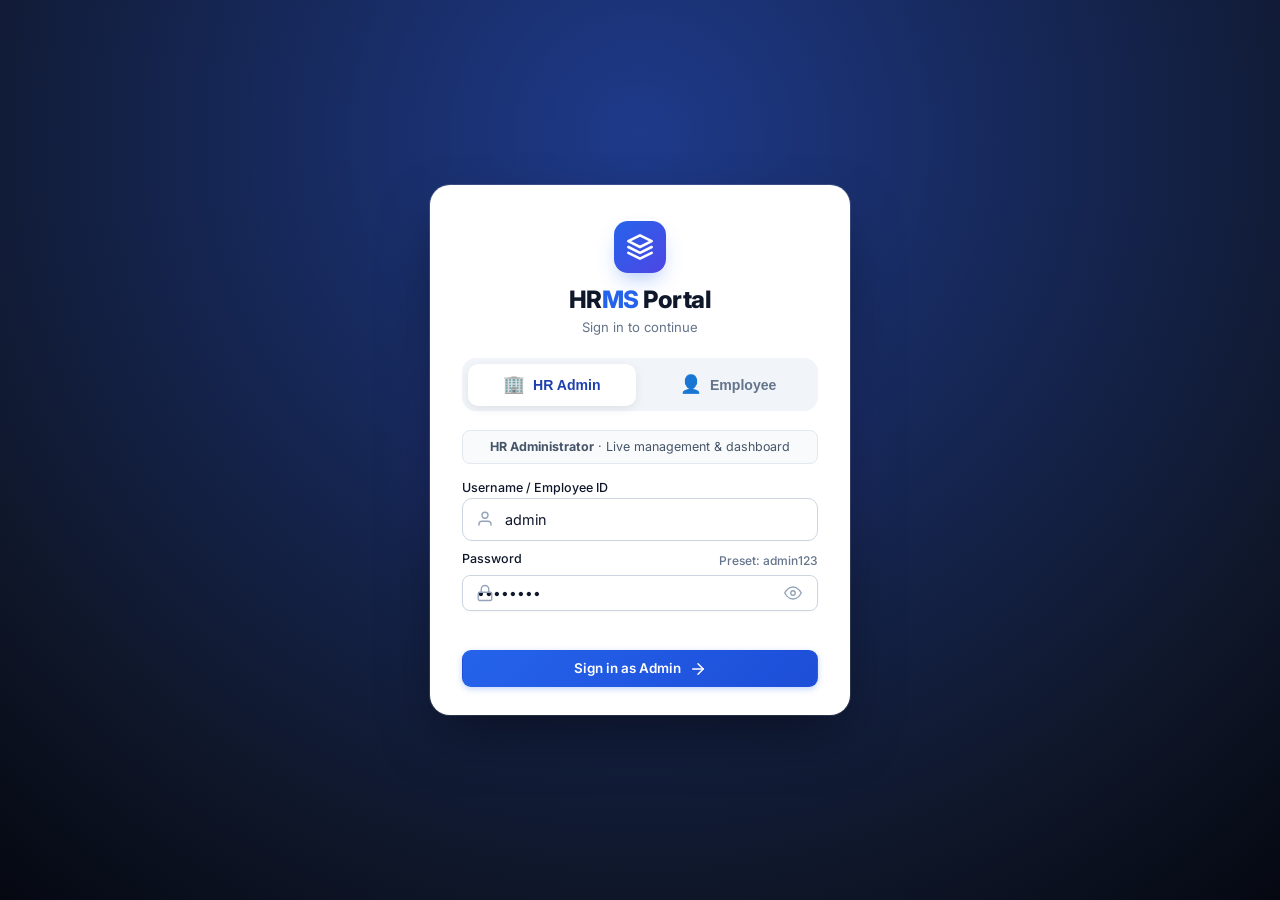
==== commit caac6dbb: "feat: mobile responsiveness, simplified mobile login/logout, role-based mobile navigation, and biome" ====
--- a/index.html
+++ b/index.html
@@ -14,7 +14,7 @@
   <link rel="preconnect" href="https://fonts.googleapis.com" />
   <link rel="preconnect" href="https://fonts.gstatic.com" crossorigin />
   <link href="https://fonts.googleapis.com/css2?family=Inter:wght@400;500;600;700&display=swap" rel="stylesheet" />
-  <link rel="stylesheet" href="client/css/style.css?v=2.7.0" />
+  <link rel="stylesheet" href="client/css/style.css?v=2.6.0" />
 </head>
 <body>
 
@@ -25,22 +25,22 @@
     </div>
 
     <nav class="nav">
+      <a class="nav-item active" data-page="myatt" href="#" id="navMyAtt" style="display:none">
+        <svg xmlns="http://www.w3.org/2000/svg" fill="none" viewBox="0 0 24 24" stroke-width="1.8" stroke="currentColor"><path stroke-linecap="round" stroke-linejoin="round" d="M6.827 6.175A2.31 2.31 0 015.186 7.23c-.38.054-.757.112-1.134.175C2.999 7.58 2.25 8.507 2.25 9.574V18a2.25 2.25 0 002.25 2.25h15A2.25 2.25 0 0021.75 18V9.574c0-1.067-.75-1.994-1.802-2.169a47.865 47.865 0 00-1.134-.175 2.31 2.31 0 01-1.64-1.055l-.822-1.316a2.192 2.192 0 00-1.736-1.039 48.774 48.774 0 00-5.232 0 2.192 2.192 0 00-1.736 1.039l-.821 1.316z"/><path stroke-linecap="round" stroke-linejoin="round" d="M16.5 12.75a4.5 4.5 0 11-9 0 4.5 4.5 0 019 0zM18.75 10.5h.008v.008h-.008V10.5z"/></svg>
+        My Attendance (Punch)
+      </a>
       <a class="nav-item" data-page="myleave" href="#" id="navMyLeave" style="display:none">
         <svg xmlns="http://www.w3.org/2000/svg" fill="none" viewBox="0 0 24 24" stroke-width="1.8" stroke="currentColor"><path stroke-linecap="round" stroke-linejoin="round" d="M6.75 3v2.25M17.25 3v2.25M3 18.75V7.5a2.25 2.25 0 012.25-2.25h13.5A2.25 2.25 0 0121 7.5v11.25m-18 0A2.25 2.25 0 005.25 21h13.5A2.25 2.25 0 0021 18.75"/></svg>
         My Leave Requests
       </a>
+      <a class="nav-item" data-page="myletters" href="#" id="navMyLetters" style="display:none">
+        <svg xmlns="http://www.w3.org/2000/svg" fill="none" viewBox="0 0 24 24" stroke-width="1.8" stroke="currentColor"><path stroke-linecap="round" stroke-linejoin="round" d="M21.75 6.75v10.5a2.25 2.25 0 01-2.25 2.25h-15a2.25 2.25 0 01-2.25-2.25V6.75m19.5 0A2.25 2.25 0 0019.5 4.5h-15a2.25 2.25 0 00-2.25 2.25m19.5 0v.24a2.25 2.25 0 01-1.07 1.92l-7.5 4.62a2.25 2.25 0 01-2.36 0L3.32 8.91a2.25 2.25 0 01-1.07-1.92V6.75"/></svg>
+        My Letters
+      </a>
       <a class="nav-item" data-page="myresign" href="#" id="navMyResign" style="display:none">
         <svg xmlns="http://www.w3.org/2000/svg" fill="none" viewBox="0 0 24 24" stroke-width="1.8" stroke="currentColor"><path stroke-linecap="round" stroke-linejoin="round" d="M15.75 9V5.25A2.25 2.25 0 0013.5 3h-6a2.25 2.25 0 00-2.25 2.25v13.5A2.25 2.25 0 007.5 21h6a2.25 2.25 0 002.25-2.25V15m3 0l3-3m0 0l-3-3m3 3H9"/></svg>
         My Resignation
       </a>
-      <a class="nav-item" data-page="myletters" href="#" id="navMyLetters" style="display:none">
-        <svg xmlns="http://www.w3.org/2000/svg" fill="none" viewBox="0 0 24 24" stroke-width="1.8" stroke="currentColor"><path stroke-linecap="round" stroke-linejoin="round" d="M21.75 6.75v10.5a2.25 2.25 0 01-2.25 2.25h-15a2.25 2.25 0 01-2.25-2.25V6.75m19.5 0A2.25 2.25 0 0019.5 4.5h-15a2.25 2.25 0 00-2.25 2.25m19.5 0v.24a2.25 2.25 0 01-1.07 1.92l-7.5 4.62a2.25 2.25 0 01-2.36 0L3.32 8.91a2.25 2.25 0 01-1.07-1.92V6.75"/></svg>
-        My Letters
-      </a>
-      <a class="nav-item" data-page="myatt" href="#" id="navMyAtt" style="display:none">
-        <svg xmlns="http://www.w3.org/2000/svg" fill="none" viewBox="0 0 24 24" stroke-width="1.8" stroke="currentColor"><path stroke-linecap="round" stroke-linejoin="round" d="M12 6v6h4.5m4.5 0a9 9 0 11-18 0 9 9 0 0118 0z"/></svg>
-        My Attendance
-      </a>
       <a class="nav-item" data-page="myperm" href="#" id="navMyPerm" style="display:none">
         <svg xmlns="http://www.w3.org/2000/svg" fill="none" viewBox="0 0 24 24" stroke-width="1.8" stroke="currentColor"><path stroke-linecap="round" stroke-linejoin="round" d="M12 6v6h4.5m4.5 0a9 9 0 11-18 0 9 9 0 0118 0z"/></svg>
         My Permissions &amp; OD
@@ -57,7 +57,7 @@
         <svg xmlns="http://www.w3.org/2000/svg" fill="none" viewBox="0 0 24 24" stroke-width="1.8" stroke="currentColor"><path stroke-linecap="round" stroke-linejoin="round" d="M3 13.125C3 12.504 3.504 12 4.125 12h2.25c.621 0 1.125.504 1.125 1.125v6.75C7.5 20.496 6.996 21 6.375 21h-2.25A1.125 1.125 0 013 19.875v-6.75zM9.75 8.625c0-.621.504-1.125 1.125-1.125h2.25c.621 0 1.125.504 1.125 1.125v11.25c0 .621-.504 1.125-1.125 1.125h-2.25a1.125 1.125 0 01-1.125-1.125V8.625zM16.5 4.125c0-.621.504-1.125 1.125-1.125h2.25C20.496 3 21 3.504 21 4.125v15.75c0 .621-.504 1.125-1.125 1.125h-2.25a1.125 1.125 0 01-1.125-1.125V4.125z"/></svg>
         My Performance
       </a>
-      <div class="nav-section" id="navMainLabel">Main</div>
+      <div class="nav-section" id="navMainLabel">Primary Management</div>
       <a class="nav-item active" data-page="dashboard" href="#">
         <svg xmlns="http://www.w3.org/2000/svg" fill="none" viewBox="0 0 24 24" stroke-width="1.8" stroke="currentColor"><path stroke-linecap="round" stroke-linejoin="round" d="M3 12l2-2m0 0l7-7 7 7M5 10v10a1 1 0 001 1h3m10-11l2 2m-2-2v10a1 1 0 01-1 1h-3m-6 0a1 1 0 001-1v-4a1 1 0 011-1h2a1 1 0 011 1v4a1 1 0 001 1m-6 0h6"/></svg>
         Dashboard
@@ -90,7 +90,7 @@
         Letters
       </a>
 
-      <div class="nav-section">Management</div>
+      <div class="nav-section" id="navOpsLabel">Enterprise Operations</div>
       <a class="nav-item" data-page="statmods" href="#">
         <svg xmlns="http://www.w3.org/2000/svg" fill="none" viewBox="0 0 24 24" stroke-width="1.8" stroke="currentColor"><path stroke-linecap="round" stroke-linejoin="round" d="M9 12.75L11.25 15 15 9.75m-3-7.036A11.959 11.959 0 013.598 6 11.99 11.99 0 003 9.749c0 5.592 3.824 10.29 9 11.623 5.176-1.332 9-6.03 9-11.622 0-1.31-.21-2.571-.598-3.751h-.152c-3.196 0-6.1-1.248-8.25-3.285z"/></svg>
         Statutory Modules
@@ -604,10 +604,10 @@
         <button type="button" class="btn btn-approve" id="letterAcceptBtn" style="display:none" onclick="acceptAppointment()">I Accept this Appointment</button>
         <button type="button" class="btn btn-primary" onclick="window.print()">Print / Save as PDF</button>
       </div>
-    </div>
-  </div>
-
-    <div class="login-screen" id="loginScreen">
+        </div>
+  </div>
+
+  <div class="login-screen" id="loginScreen">
     <div class="login-backdrop-glow"></div>
     <form class="login-card" onsubmit="doLogin(event)">
       <!-- Brand Header -->
@@ -618,27 +618,29 @@
           </svg>
         </div>
         <h2 class="login-title">HR<span class="brand-accent">MS</span> Portal</h2>
-        <p class="login-subtitle">Enterprise Human Resource & Attendance System</p>
-      </div>
-
-      <!-- Quick Role Preset Selector -->
-      <div class="login-presets">
-        <span class="presets-label">Quick Sign-in:</span>
-        <div class="presets-btns">
-          <button type="button" class="preset-btn active" id="btnPresetAdmin" onclick="setLoginPreset('admin', 'admin123', this)">
-            <svg width="13" height="13" viewBox="0 0 24 24" fill="none" stroke="currentColor" stroke-width="2"><path d="M12 2l3.09 6.26L22 9.27l-5 4.87 1.18 6.88L12 17.77l-6.18 3.25L7 14.14 2 9.27l6.91-1.01L12 2z"/></svg>
-            HR Admin
-          </button>
-          <button type="button" class="preset-btn" id="btnPresetEmp" onclick="setLoginPreset('EMP001', '01011900', this)">
-            <svg width="13" height="13" viewBox="0 0 24 24" fill="none" stroke="currentColor" stroke-width="2"><path d="M20 21v-2a4 4 0 0 0-4-4H8a4 4 0 0 0-4 4v2"/><circle cx="12" cy="7" r="4"/></svg>
-            Employee
-          </button>
-        </div>
+        <p class="login-subtitle">Sign in to continue</p>
+      </div>
+
+      <!-- Quick Role Tabs: Admin vs Employee -->
+      <div class="login-role-tabs">
+        <button type="button" class="role-tab active" id="tabAdmin" onclick="setRoleTab('admin')">
+          <span class="role-tab-icon">🏢</span>
+          <span>HR Admin</span>
+        </button>
+        <button type="button" class="role-tab" id="tabEmployee" onclick="setRoleTab('employee')">
+          <span class="role-tab-icon">👤</span>
+          <span>Employee</span>
+        </button>
+      </div>
+
+      <!-- Role descriptor badge -->
+      <div class="role-badge-desc" id="roleDescBadge">
+        <strong>HR Administrator</strong> · Live management &amp; dashboard
       </div>
 
       <!-- Inputs with icons -->
       <div class="form-group login-field">
-        <label for="loginUser">Employee ID / Username</label>
+        <label for="loginUser">Username / Employee ID</label>
         <div class="input-with-icon">
           <svg class="input-icon" width="18" height="18" viewBox="0 0 24 24" fill="none" stroke="currentColor" stroke-width="1.8">
             <path d="M20 21v-2a4 4 0 0 0-4-4H8a4 4 0 0 0-4 4v2"></path>
@@ -651,7 +653,7 @@
       <div class="form-group login-field">
         <div class="label-row">
           <label for="loginPass">Password</label>
-          <span class="pwd-hint" id="pwdHintText">Default: admin123</span>
+          <span class="pwd-hint" id="pwdHintText" style="font-size:0.75rem;color:#64748b;">Preset: admin123</span>
         </div>
         <div class="input-with-icon">
           <svg class="input-icon" width="18" height="18" viewBox="0 0 24 24" fill="none" stroke="currentColor" stroke-width="1.8">
@@ -670,29 +672,23 @@
 
       <div class="login-err" id="loginErr"></div>
 
-      <button type="submit" class="btn btn-primary btn-login-submit">
-        <span>Sign in to HRMS</span>
+      <button type="submit" class="btn btn-primary btn-login-submit" id="loginSubmitBtn">
+        <span id="loginSubmitText">Sign in as Admin</span>
         <svg width="18" height="18" viewBox="0 0 24 24" fill="none" stroke="currentColor" stroke-width="2" stroke-linecap="round" stroke-linejoin="round">
           <line x1="5" y1="12" x2="19" y2="12"></line>
           <polyline points="12 5 19 12 12 19"></polyline>
         </svg>
       </button>
-
-      <!-- Security / Info Footer -->
-      <div class="login-footer">
-        <div class="login-security-tag">
-          <svg width="13" height="13" viewBox="0 0 24 24" fill="none" stroke="currentColor" stroke-width="2">
-            <path d="M12 22s8-4 8-10V5l-8-3-8 3v7c0 6 8 10 8 10z"></path>
-          </svg>
-          <span>256-bit Encrypted Session · v2.0</span>
-        </div>
-        <div id="lastLoginLine" class="login-meta-line"></div>
-      </div>
     </form>
   </div>
 
   <div class="toast" id="toast"></div>
 
-  <script src="client/js/app.js?v=2.7.0"></script>
+  <!-- Mobile Bottom Navigation Bar -->
+  <nav class="mobile-bottom-nav" id="mobileBottomNav" aria-label="Mobile Navigation">
+    <!-- Rendered dynamically by app.js based on role -->
+  </nav>
+
+  <script src="client/js/app.js?v=2.6.0"></script>
 </body>
 </html>
--- a/client/css/style.css
+++ b/client/css/style.css
@@ -1974,3 +1974,543 @@
     grid-template-columns: 1fr !important;
   }
 }
+
+/* ==========================================================================
+   MOBILE FIRST RESPONSIVENESS, BOTTOM NAVIGATION & BIOMETRIC PUNCH STYLES
+   ========================================================================== */
+
+/* Mobile Bottom Navigation Bar */
+.mobile-bottom-nav {
+  display: none;
+  position: fixed;
+  bottom: 0;
+  left: 0;
+  right: 0;
+  height: 64px;
+  background: rgba(255, 255, 255, 0.98);
+  backdrop-filter: blur(16px);
+  -webkit-backdrop-filter: blur(16px);
+  border-top: 1px solid #e2e8f0;
+  z-index: 150;
+  padding: 0 0.5rem;
+  padding-bottom: env(safe-area-inset-bottom, 0px);
+  align-items: center;
+  justify-content: space-around;
+  box-shadow: 0 -4px 20px rgba(0, 0, 0, 0.05);
+}
+
+.bottom-nav-item {
+  display: flex;
+  flex-direction: column;
+  align-items: center;
+  justify-content: center;
+  flex: 1;
+  height: 100%;
+  padding: 0.35rem 0.2rem;
+  color: #64748b;
+  text-decoration: none;
+  font-size: 0.72rem;
+  font-weight: 500;
+  gap: 3px;
+  position: relative;
+  transition: all 0.2s ease;
+  user-select: none;
+  border: none;
+  background: transparent;
+  cursor: pointer;
+}
+
+.bottom-nav-item svg {
+  width: 22px;
+  height: 22px;
+  stroke-width: 1.8;
+  transition: transform 0.2s ease;
+}
+
+.bottom-nav-item.active {
+  color: #2563eb;
+  font-weight: 700;
+}
+
+.bottom-nav-item.active svg {
+  transform: translateY(-2px);
+  stroke: #2563eb;
+}
+
+.bottom-nav-item .b-badge {
+  position: absolute;
+  top: 4px;
+  right: calc(50% - 16px);
+  background: #ef4444;
+  color: #ffffff;
+  font-size: 0.65rem;
+  font-weight: 700;
+  padding: 1px 5px;
+  border-radius: 99px;
+  line-height: 1.2;
+}
+
+.bottom-nav-item.punch-highlight {
+  color: #2563eb;
+}
+.bottom-nav-item.punch-highlight .punch-icon-bg {
+  width: 34px;
+  height: 34px;
+  border-radius: 12px;
+  background: linear-gradient(135deg, #2563eb 0%, #1d4ed8 100%);
+  color: #ffffff;
+  display: flex;
+  align-items: center;
+  justify-content: center;
+  box-shadow: 0 4px 12px rgba(37, 99, 235, 0.4);
+  margin-top: -10px;
+}
+.bottom-nav-item.punch-highlight .punch-icon-bg svg {
+  width: 18px;
+  height: 18px;
+  stroke: #ffffff;
+}
+
+/* Simplified Modern Login Card on Mobile */
+.login-role-tabs {
+  display: flex;
+  gap: 0.5rem;
+  background: #f1f5f9;
+  padding: 0.35rem;
+  border-radius: 14px;
+  margin-bottom: 1.15rem;
+}
+
+.role-tab {
+  flex: 1;
+  display: flex;
+  align-items: center;
+  justify-content: center;
+  gap: 0.5rem;
+  padding: 0.65rem 0.8rem;
+  font-size: 0.88rem;
+  font-weight: 600;
+  color: #64748b;
+  background: transparent;
+  border: none;
+  border-radius: 10px;
+  cursor: pointer;
+  transition: all 0.2s cubic-bezier(0.16, 1, 0.3, 1);
+  user-select: none;
+}
+
+.role-tab.active {
+  background: #ffffff;
+  color: #1e40af;
+  box-shadow: 0 3px 10px rgba(0, 0, 0, 0.08);
+}
+
+.role-tab-icon {
+  font-size: 1.1rem;
+}
+
+.role-badge-desc {
+  font-size: 0.78rem;
+  color: #475569;
+  background: #f8fafc;
+  border: 1px solid #e2e8f0;
+  border-radius: 8px;
+  padding: 0.45rem 0.75rem;
+  margin-bottom: 1rem;
+  text-align: center;
+  line-height: 1.4;
+}
+
+/* Biometric Viewfinder & Face Cam */
+.punch-modal-body {
+  padding: 1rem !important;
+  display: flex;
+  flex-direction: column;
+  gap: 0.85rem;
+}
+
+.punch-cam-container {
+  position: relative;
+  width: 100%;
+  aspect-ratio: 4/3;
+  max-height: 280px;
+  background: #090d16;
+  border-radius: 16px;
+  overflow: hidden;
+  box-shadow: 0 8px 24px rgba(0, 0, 0, 0.3), 0 0 0 1px rgba(255, 255, 255, 0.08);
+  display: flex;
+  align-items: center;
+  justify-content: center;
+}
+
+.punch-video {
+  width: 100%;
+  height: 100%;
+  object-fit: cover;
+  transform: scaleX(-1);
+  display: block;
+}
+
+.punch-face-oval {
+  position: absolute;
+  width: 155px;
+  height: 200px;
+  border: 2px dashed rgba(96, 165, 250, 0.75);
+  border-radius: 50%;
+  pointer-events: none;
+  box-shadow: 0 0 0 9999px rgba(9, 13, 22, 0.35);
+  display: flex;
+  align-items: center;
+  justify-content: center;
+  transition: all 0.3s ease;
+}
+
+.punch-face-oval.ready {
+  border: 2.5px solid #10b981;
+  box-shadow: 0 0 20px rgba(16, 185, 129, 0.4), 0 0 0 9999px rgba(9, 13, 22, 0.35);
+}
+
+.punch-scan-bar {
+  position: absolute;
+  top: 0;
+  left: 10%;
+  width: 80%;
+  height: 2px;
+  background: linear-gradient(90deg, transparent, #60a5fa, transparent);
+  box-shadow: 0 0 8px #60a5fa;
+  animation: scanOval 2.4s infinite ease-in-out alternate;
+}
+
+@keyframes scanOval {
+  0% { top: 15%; opacity: 0.2; }
+  50% { opacity: 0.9; }
+  100% { top: 85%; opacity: 0.2; }
+}
+
+.punch-top-bar {
+  position: absolute;
+  top: 10px;
+  left: 12px;
+  right: 12px;
+  display: flex;
+  align-items: center;
+  justify-content: space-between;
+  z-index: 10;
+}
+
+.punch-live-badge {
+  background: rgba(15, 23, 42, 0.75);
+  backdrop-filter: blur(8px);
+  -webkit-backdrop-filter: blur(8px);
+  color: #10b981;
+  font-size: 0.72rem;
+  font-weight: 600;
+  padding: 0.3rem 0.65rem;
+  border-radius: 99px;
+  border: 1px solid rgba(255, 255, 255, 0.15);
+  display: inline-flex;
+  align-items: center;
+  gap: 0.4rem;
+}
+
+.punch-cam-flip-btn {
+  background: rgba(15, 23, 42, 0.75);
+  backdrop-filter: blur(8px);
+  -webkit-backdrop-filter: blur(8px);
+  color: #ffffff;
+  border: 1px solid rgba(255, 255, 255, 0.2);
+  border-radius: 99px;
+  padding: 0.35rem 0.8rem;
+  font-size: 0.74rem;
+  font-weight: 600;
+  display: inline-flex;
+  align-items: center;
+  gap: 0.35rem;
+  cursor: pointer;
+  transition: all 0.2s ease;
+}
+.punch-cam-flip-btn:active {
+  transform: scale(0.94);
+  background: rgba(37, 99, 235, 0.85);
+}
+
+.punch-status-line {
+  font-size: 0.8rem;
+  color: #64748b;
+  text-align: center;
+  padding: 0.35rem 0.5rem;
+  background: #f8fafc;
+  border: 1px solid #e2e8f0;
+  border-radius: 8px;
+}
+
+/* Location Card Styles */
+.punch-geo-card {
+  background: #f8fafc;
+  border: 1px solid #e2e8f0;
+  border-radius: 12px;
+  padding: 0.75rem 0.9rem;
+  display: flex;
+  flex-direction: column;
+  gap: 0.45rem;
+}
+
+.geo-pulse-dot {
+  width: 9px;
+  height: 9px;
+  border-radius: 50%;
+  background: #2563eb;
+  display: inline-block;
+  animation: pulseDot 1.4s infinite ease-in-out;
+  margin-right: 0.3rem;
+}
+
+@keyframes pulseDot {
+  0%, 100% { transform: scale(1); opacity: 1; }
+  50% { transform: scale(1.4); opacity: 0.5; }
+}
+
+.punch-geo-status {
+  font-size: 0.82rem;
+  color: #334155;
+  display: flex;
+  align-items: center;
+  flex-wrap: wrap;
+  gap: 0.35rem;
+}
+
+.geofence-tag {
+  font-size: 0.78rem;
+  font-weight: 500;
+  padding: 0.4rem 0.7rem;
+  border-radius: 8px;
+  display: flex;
+  align-items: center;
+  gap: 0.4rem;
+}
+
+.geofence-tag.in-range {
+  background: #ecfdf5;
+  color: #065f46;
+  border: 1px solid #a7f3d0;
+}
+
+.geofence-tag.out-range {
+  background: #fff1f2;
+  color: #9f1239;
+  border: 1px solid #fecdd3;
+}
+
+/* Mobile Punch Hero Card & Clock */
+.punch-hero-card {
+  background: linear-gradient(135deg, #1e3a8a 0%, #2563eb 100%);
+  color: #ffffff;
+  border-radius: 18px;
+  padding: 1.5rem 1.25rem;
+  text-align: center;
+  box-shadow: 0 10px 25px -5px rgba(37, 99, 235, 0.35);
+  position: relative;
+  overflow: hidden;
+  margin-bottom: 1.25rem;
+}
+
+.punch-clock-display {
+  font-size: 2.6rem;
+  font-weight: 800;
+  letter-spacing: -0.02em;
+  font-family: 'Inter', -apple-system, sans-serif;
+  margin: 0.25rem 0;
+  text-shadow: 0 2px 8px rgba(0, 0, 0, 0.2);
+}
+
+.punch-date-display {
+  font-size: 0.88rem;
+  color: #bfdbfe;
+  font-weight: 500;
+}
+
+.punch-btn-group {
+  display: flex;
+  gap: 0.75rem;
+  justify-content: center;
+  margin: 1.25rem 0 0.5rem;
+}
+
+.btn-punch-in {
+  flex: 1;
+  max-width: 170px;
+  height: 48px;
+  background: #10b981 !important;
+  color: #ffffff !important;
+  border: none !important;
+  font-weight: 700;
+  font-size: 0.95rem;
+  border-radius: 12px;
+  box-shadow: 0 4px 14px rgba(16, 185, 129, 0.35);
+  display: inline-flex;
+  align-items: center;
+  justify-content: center;
+  gap: 0.5rem;
+}
+.btn-punch-in:hover:not(:disabled), .btn-punch-in:active:not(:disabled) {
+  background: #059669 !important;
+  transform: translateY(-2px);
+}
+
+.btn-punch-out {
+  flex: 1;
+  max-width: 170px;
+  height: 48px;
+  background: #f59e0b !important;
+  color: #ffffff !important;
+  border: none !important;
+  font-weight: 700;
+  font-size: 0.95rem;
+  border-radius: 12px;
+  box-shadow: 0 4px 14px rgba(245, 158, 11, 0.35);
+  display: inline-flex;
+  align-items: center;
+  justify-content: center;
+  gap: 0.5rem;
+}
+.btn-punch-out:hover:not(:disabled), .btn-punch-out:active:not(:disabled) {
+  background: #d97706 !important;
+  transform: translateY(-2px);
+}
+
+/* Employee Quick Services Grid */
+.emp-services-grid {
+  display: grid;
+  grid-template-columns: repeat(2, 1fr);
+  gap: 0.75rem;
+  margin-bottom: 1.25rem;
+}
+
+@media (min-width: 640px) {
+  .emp-services-grid {
+    grid-template-columns: repeat(4, 1fr);
+  }
+}
+
+.emp-service-card {
+  background: var(--card);
+  border: 1px solid var(--border);
+  border-radius: 14px;
+  padding: 1rem 0.85rem;
+  display: flex;
+  flex-direction: column;
+  align-items: center;
+  text-align: center;
+  gap: 0.35rem;
+  cursor: pointer;
+  transition: all 0.2s ease;
+  user-select: none;
+}
+.emp-service-card:active, .emp-service-card:hover {
+  border-color: var(--primary);
+  transform: translateY(-2px);
+  box-shadow: 0 6px 16px rgba(37, 99, 235, 0.1);
+}
+
+.emp-service-icon {
+  width: 42px;
+  height: 42px;
+  border-radius: 12px;
+  display: flex;
+  align-items: center;
+  justify-content: center;
+  font-size: 1.25rem;
+  margin-bottom: 0.2rem;
+}
+.emp-service-title {
+  font-size: 0.82rem;
+  font-weight: 600;
+  color: var(--text);
+}
+.emp-service-desc {
+  font-size: 0.72rem;
+  color: var(--text-muted);
+}
+
+/* Comprehensive Media Query Tweaks for Phone Screens */
+@media (max-width: 768px) {
+  .mobile-bottom-nav {
+    display: flex;
+  }
+  .content {
+    padding: 0.9rem !important;
+    padding-bottom: calc(80px + env(safe-area-inset-bottom, 0px)) !important;
+  }
+  .footer {
+    padding-bottom: calc(80px + env(safe-area-inset-bottom, 0px)) !important;
+  }
+  
+  /* Topbar compactness */
+  .topbar {
+    padding: 0.6rem 0.9rem !important;
+    gap: 0.5rem;
+  }
+  .top-brand .tb-text .page-title {
+    font-size: 1.05rem !important;
+    max-width: 160px;
+  }
+  
+  /* Sidebar Drawer on Mobile */
+  .sidebar {
+    width: 280px !important;
+    box-shadow: 4px 0 24px rgba(0, 0, 0, 0.3);
+  }
+  
+  /* Modal bottom-sheet on phone */
+  .modal-backdrop.show {
+    align-items: flex-end;
+  }
+  .modal {
+    width: 100% !important;
+    max-width: 100% !important;
+    max-height: 92vh !important;
+    border-radius: 20px 20px 0 0 !important;
+    margin: 0 !important;
+    animation: modalSlideUp 0.25s cubic-bezier(0.16, 1, 0.3, 1) !important;
+  }
+  @keyframes modalSlideUp {
+    from { transform: translateY(100%); }
+    to { transform: translateY(0); }
+  }
+
+  /* Form controls touch target */
+  input, select, textarea, .form-control {
+    font-size: 16px !important; /* Disables iOS auto-zoom on input focus */
+    min-height: 42px;
+  }
+  
+  /* Clean login card on mobile */
+  .login-card {
+    padding: 1.5rem 1.15rem 1.15rem !important;
+    border-radius: 18px !important;
+    max-width: 100% !important;
+  }
+  .login-field .form-control {
+    height: 46px !important;
+  }
+  .btn-login-submit {
+    height: 48px !important;
+    font-size: 0.95rem !important;
+  }
+
+  /* Admin mobile navigation group labels */
+  .nav-group-title {
+    padding: 0.6rem 1rem 0.25rem;
+    font-size: 0.72rem;
+    font-weight: 700;
+    text-transform: uppercase;
+    letter-spacing: 0.05em;
+    color: #94a3b8;
+  }
+
+  /* Hide bottom nav when login screen is shown */
+  .login-screen.show ~ .mobile-bottom-nav,
+  .login-screen.show + .mobile-bottom-nav {
+    display: none !important;
+  }
+}
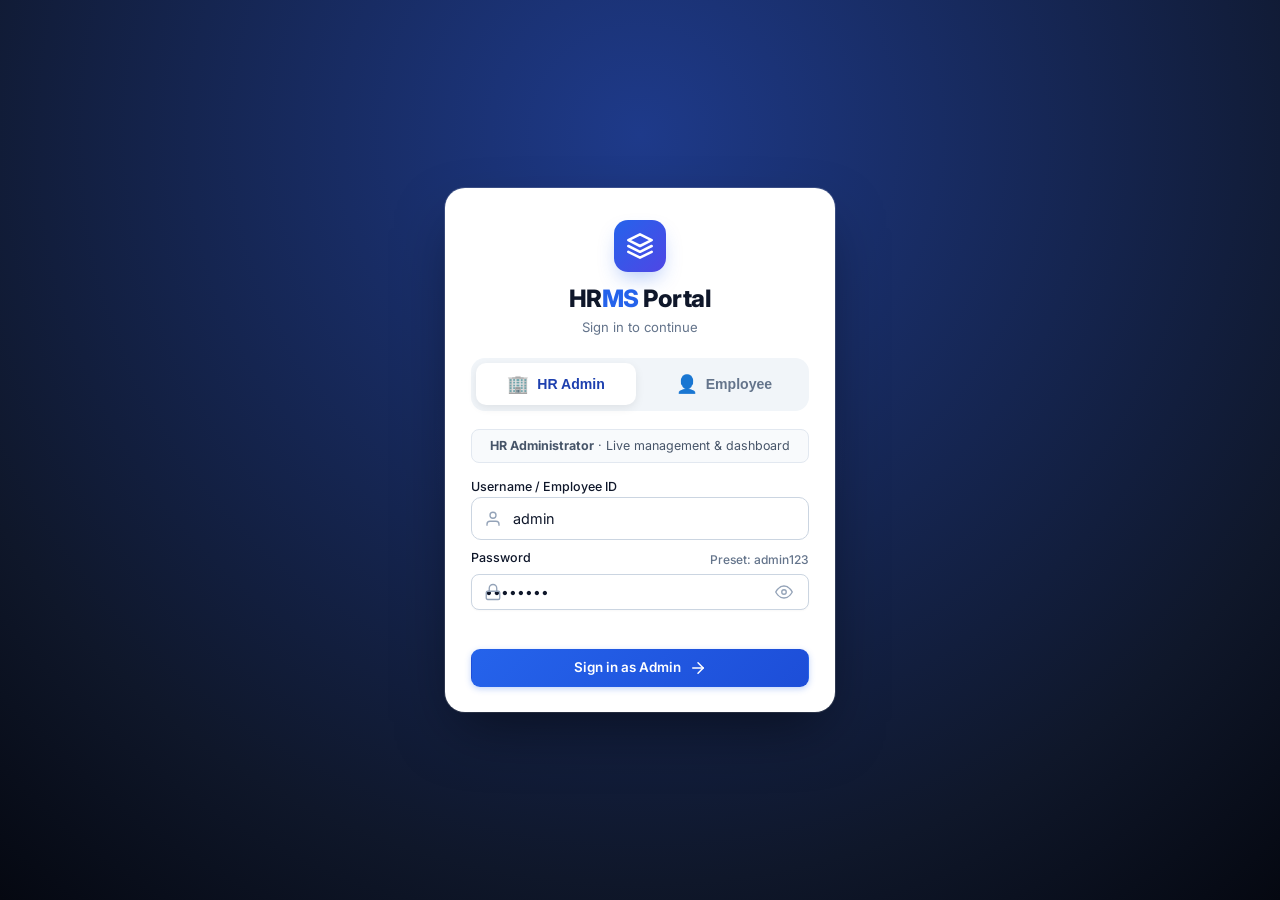
==== commit c3651be0: "fix(mobile): resolve viewport blowout, center login card on all phone sizes, bump cache busters to v" ====
--- a/index.html
+++ b/index.html
@@ -14,7 +14,7 @@
   <link rel="preconnect" href="https://fonts.googleapis.com" />
   <link rel="preconnect" href="https://fonts.gstatic.com" crossorigin />
   <link href="https://fonts.googleapis.com/css2?family=Inter:wght@400;500;600;700&display=swap" rel="stylesheet" />
-  <link rel="stylesheet" href="client/css/style.css?v=2.6.0" />
+  <link rel="stylesheet" href="client/css/style.css?v=2.8.0" />
 </head>
 <body>
 
@@ -689,6 +689,6 @@
     <!-- Rendered dynamically by app.js based on role -->
   </nav>
 
-  <script src="client/js/app.js?v=2.6.0"></script>
+  <script src="client/js/app.js?v=2.8.0"></script>
 </body>
 </html>
--- a/client/css/style.css
+++ b/client/css/style.css
@@ -77,14 +77,41 @@
   background: rgba(255, 255, 255, 0.35);
 }
 
+html {
+  width: 100%;
+  max-width: 100vw;
+  overflow-x: hidden;
+  box-sizing: border-box;
+}
+
 body {
-  font-family: 'Inter', system-ui, sans-serif;
+  font-family: 'Inter', system-ui, -apple-system, sans-serif;
   background: var(--bg);
   color: var(--text);
   display: flex;
   min-height: 100vh;
+  min-height: 100dvh;
+  width: 100%;
+  max-width: 100vw;
   overflow-x: hidden;
-}
+  margin: 0;
+  padding: 0;
+  position: relative;
+}
+
+/* While on login screen or logged out, completely hide app containers so they cannot expand body width */
+body.in-login .main,
+body.in-login .sidebar,
+body.in-login .overlay,
+body.in-login .mobile-bottom-nav,
+body.in-login #mobileBottomNav,
+.login-screen.show ~ .main,
+.login-screen.show ~ .sidebar,
+.login-screen.show ~ .overlay,
+.login-screen.show ~ .mobile-bottom-nav {
+  display: none !important;
+}
+
 
 /* ========== SIDEBAR ========== */
 .sidebar {
@@ -136,43 +163,61 @@
 .letter-paper .l-stamp { margin-top:1.25rem; padding:.5rem .75rem; border:1px dashed #059669; color:#047857; font-size:.8rem; font-family:'Inter',sans-serif; display:inline-block; }
 /* ========== MODERN LOGIN SCREEN ========== */
 .login-screen {
-  position: fixed;
-  inset: 0;
-  z-index: 300;
+  position: fixed !important;
+  inset: 0 !important;
+  top: 0 !important;
+  left: 0 !important;
+  width: 100vw !important;
+  max-width: 100vw !important;
+  height: 100% !important;
+  min-height: 100dvh !important;
+  z-index: 9999 !important;
   display: none;
-  align-items: center;
-  justify-content: center;
-  padding: 1.5rem;
-  background: radial-gradient(circle at 50% 15%, #1e3a8a 0%, #0f172a 75%, #050811 100%);
-  overflow-y: auto;
-}
-.login-screen.show { display: flex; }
+  flex-direction: column !important;
+  align-items: center !important;
+  justify-content: center !important;
+  padding: 1.25rem 1rem !important;
+  background: radial-gradient(circle at 50% 15%, #1e3a8a 0%, #0f172a 75%, #050811 100%) !important;
+  overflow-x: hidden !important;
+  overflow-y: auto !important;
+  box-sizing: border-box !important;
+  -webkit-overflow-scrolling: touch;
+}
+.login-screen.show { display: flex !important; }
 
 .login-backdrop-glow {
   position: absolute;
-  width: 520px;
-  height: 520px;
+  top: 50%;
+  left: 50%;
+  transform: translate(-50%, -50%);
+  width: min(420px, 85vw);
+  height: min(420px, 85vw);
+  max-width: 85vw;
+  max-height: 85vw;
   background: radial-gradient(circle, rgba(37, 99, 235, 0.28) 0%, rgba(79, 70, 229, 0.12) 45%, transparent 70%);
   border-radius: 50%;
   pointer-events: none;
+  overflow: hidden;
   animation: pulseGlow 7s ease-in-out infinite alternate;
 }
 @keyframes pulseGlow {
-  0% { transform: scale(0.92) translate(-8%, -8%); opacity: 0.7; }
-  100% { transform: scale(1.18) translate(8%, 8%); opacity: 1; }
+  0% { transform: translate(-50%, -50%) scale(0.92); opacity: 0.7; }
+  100% { transform: translate(-50%, -50%) scale(1.15); opacity: 1; }
 }
 
 .login-card {
-  position: relative;
-  background: #ffffff;
-  border-radius: 20px;
-  padding: 2.25rem 2rem 1.75rem;
-  width: 100%;
-  max-width: 420px;
-  box-shadow: 0 25px 60px -15px rgba(0, 0, 0, 0.5), 0 0 0 1px rgba(255, 255, 255, 0.15);
+  position: relative !important;
+  background: #ffffff !important;
+  border-radius: 20px !important;
+  padding: 2rem 1.6rem 1.6rem !important;
+  width: 100% !important;
+  max-width: min(390px, calc(100vw - 2rem)) !important;
+  margin: auto !important;
+  box-shadow: 0 25px 60px -15px rgba(0, 0, 0, 0.5), 0 0 0 1px rgba(255, 255, 255, 0.15) !important;
   text-align: left;
   animation: loginCardPop 0.25s cubic-bezier(0.16, 1, 0.3, 1);
-  box-sizing: border-box;
+  box-sizing: border-box !important;
+  flex-shrink: 0;
 }
 @keyframes loginCardPop {
   0% { opacity: 0; transform: scale(0.96) translateY(10px); }
@@ -436,8 +481,17 @@
 
 /* ========== MAIN ========== */
 .main {
-  flex: 1; margin-left: 260px;
-  display: flex; flex-direction: column; min-height: 100vh;
+  flex: 1 1 0%;
+  min-width: 0 !important;
+  width: 100% !important;
+  max-width: 100vw !important;
+  margin-left: 260px;
+  display: flex;
+  flex-direction: column;
+  min-height: 100vh;
+  min-height: 100dvh;
+  overflow-x: hidden !important;
+  box-sizing: border-box !important;
 }
 
 .topbar {
@@ -449,10 +503,18 @@
 
 .topbar-left { display: flex; align-items: center; gap: 1rem; }
 
+.collapse-toggle {
+  display: flex; align-items: center; justify-content: center;
+  background: none; border: none; cursor: pointer;
+  color: var(--text); padding: .4rem; border-radius: 8px;
+}
+.collapse-toggle:hover { background: var(--bg); }
+
 .menu-toggle {
   display: none; background: none; border: none; cursor: pointer;
-  color: var(--text); padding: .4rem;
-}
+  color: var(--text); padding: .4rem; border-radius: 8px;
+}
+.menu-toggle:hover { background: var(--bg); }
 
 .page-title { font-size: 1.25rem; font-weight: 700; letter-spacing: -.02em; }
 
@@ -1176,8 +1238,9 @@
 @media (max-width: 1024px) {
   .sidebar { transform: translateX(-100%); }
   .sidebar.open { transform: translateX(0); }
-  .main { margin-left: 0; }
-  .menu-toggle { display: block; }
+  .main { margin-left: 0 !important; width: 100% !important; max-width: 100vw !important; }
+  .collapse-toggle { display: none !important; }
+  .menu-toggle { display: flex !important; align-items: center; justify-content: center; }
   .stats-grid { grid-template-columns: repeat(2, 1fr); }
   .grid-2 { grid-template-columns: 1fr; }
   .payroll-grid { grid-template-columns: 1fr; }
@@ -2432,27 +2495,107 @@
   color: var(--text-muted);
 }
 
+/* Global Toast Notification */
+.toast {
+  position: fixed;
+  bottom: 1.5rem;
+  right: 1.5rem;
+  background: #0f172a;
+  color: #ffffff;
+  padding: 0.75rem 1.25rem;
+  border-radius: 12px;
+  font-size: 0.88rem;
+  font-weight: 500;
+  box-shadow: 0 10px 25px rgba(0, 0, 0, 0.25);
+  transform: translateY(100px);
+  opacity: 0;
+  transition: all 0.25s cubic-bezier(0.16, 1, 0.3, 1);
+  z-index: 99999;
+  pointer-events: none;
+}
+.toast.show {
+  transform: translateY(0);
+  opacity: 1;
+}
+.toast.success { background: #059669; }
+.toast.error { background: #dc2626; }
+.toast.info { background: #2563eb; }
+.toast.warning { background: #d97706; }
+
 /* Comprehensive Media Query Tweaks for Phone Screens */
 @media (max-width: 768px) {
+  .toast {
+    left: 50% !important;
+    right: auto !important;
+    top: calc(14px + env(safe-area-inset-top, 0px)) !important;
+    bottom: auto !important;
+    transform: translateX(-50%) translateY(-30px) !important;
+    max-width: min(340px, calc(100vw - 2rem)) !important;
+    width: auto !important;
+    white-space: normal !important;
+    text-align: center !important;
+    font-size: 0.82rem !important;
+    border-radius: 99px !important;
+    padding: 0.6rem 1.15rem !important;
+    box-shadow: 0 8px 24px rgba(0, 0, 0, 0.25) !important;
+    z-index: 100000 !important;
+  }
+  .toast.show {
+    transform: translateX(-50%) translateY(0) !important;
+  }
+  html, body {
+    overflow-x: hidden !important;
+    max-width: 100vw !important;
+  }
+  
   .mobile-bottom-nav {
     display: flex;
   }
   .content {
     padding: 0.9rem !important;
     padding-bottom: calc(80px + env(safe-area-inset-bottom, 0px)) !important;
+    max-width: 100vw !important;
+    overflow-x: hidden !important;
   }
   .footer {
     padding-bottom: calc(80px + env(safe-area-inset-bottom, 0px)) !important;
+  }
+  .footer-inner {
+    flex-direction: column !important;
+    gap: 0.35rem !important;
+    text-align: center !important;
+    font-size: 0.72rem !important;
   }
   
   /* Topbar compactness */
   .topbar {
     padding: 0.6rem 0.9rem !important;
     gap: 0.5rem;
+    width: 100% !important;
+    max-width: 100vw !important;
+    overflow-x: hidden !important;
+    box-sizing: border-box !important;
   }
   .top-brand .tb-text .page-title {
     font-size: 1.05rem !important;
     max-width: 160px;
+  }
+  .collapse-toggle {
+    display: none !important;
+  }
+  .menu-toggle {
+    display: inline-flex !important;
+    align-items: center !important;
+    justify-content: center !important;
+  }
+  .search-box {
+    display: none !important;
+  }
+  .topbar-right {
+    gap: 0.35rem;
+  }
+  #topLogout span {
+    display: none !important;
   }
   
   /* Sidebar Drawer on Mobile */
@@ -2486,16 +2629,37 @@
   
   /* Clean login card on mobile */
   .login-card {
-    padding: 1.5rem 1.15rem 1.15rem !important;
+    padding: 1.5rem 1.15rem 1.25rem !important;
     border-radius: 18px !important;
-    max-width: 100% !important;
+    width: 100% !important;
+    max-width: calc(100vw - 1.5rem) !important;
+    margin: auto !important;
+  }
+  .login-role-tabs {
+    gap: 0.35rem !important;
+    padding: 0.25rem !important;
+  }
+  .role-tab {
+    padding: 0.5rem 0.35rem !important;
+    font-size: 0.8rem !important;
+  }
+  .role-tab-icon {
+    font-size: 0.95rem !important;
+  }
+  .login-title {
+    font-size: 1.35rem !important;
+  }
+  .login-logo-badge {
+    width: 44px !important;
+    height: 44px !important;
+    margin-bottom: 0.45rem !important;
   }
   .login-field .form-control {
+    height: 44px !important;
+  }
+  .btn-login-submit {
     height: 46px !important;
-  }
-  .btn-login-submit {
-    height: 48px !important;
-    font-size: 0.95rem !important;
+    font-size: 0.92rem !important;
   }
 
   /* Admin mobile navigation group labels */
